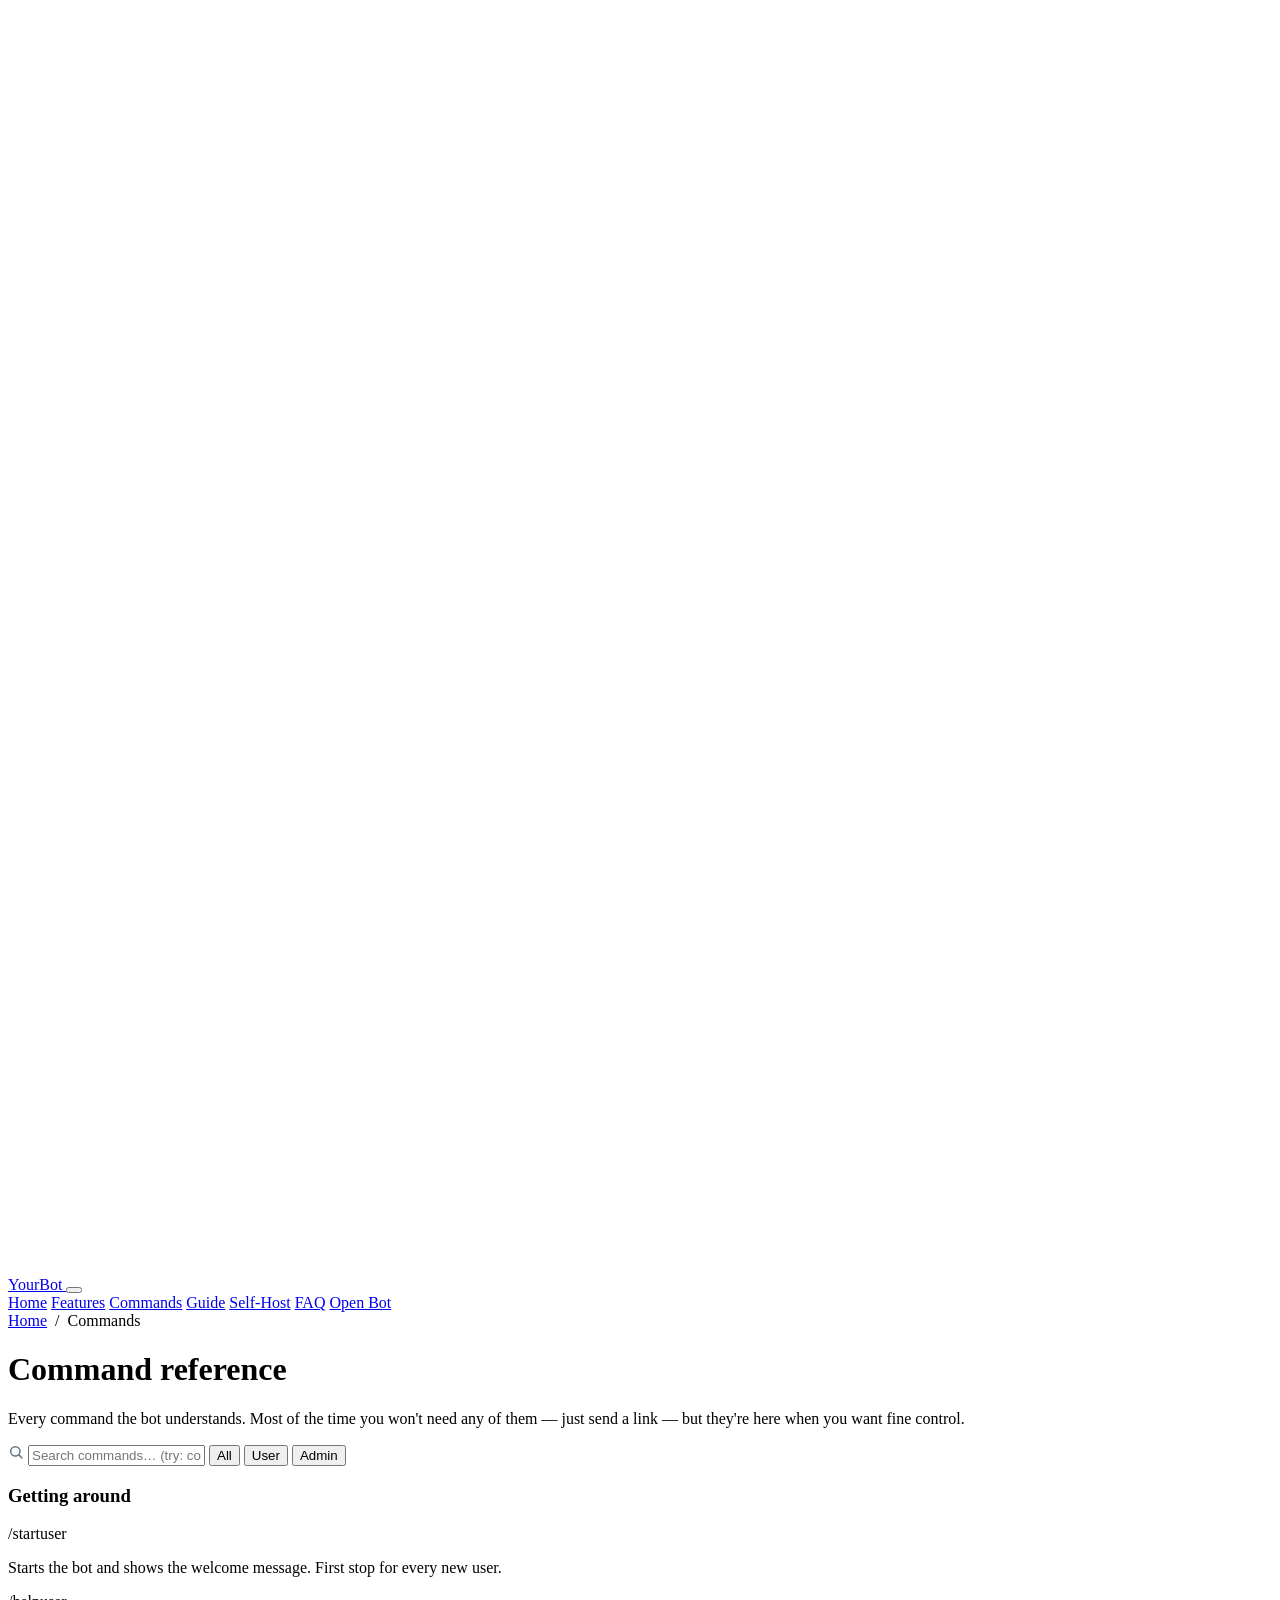
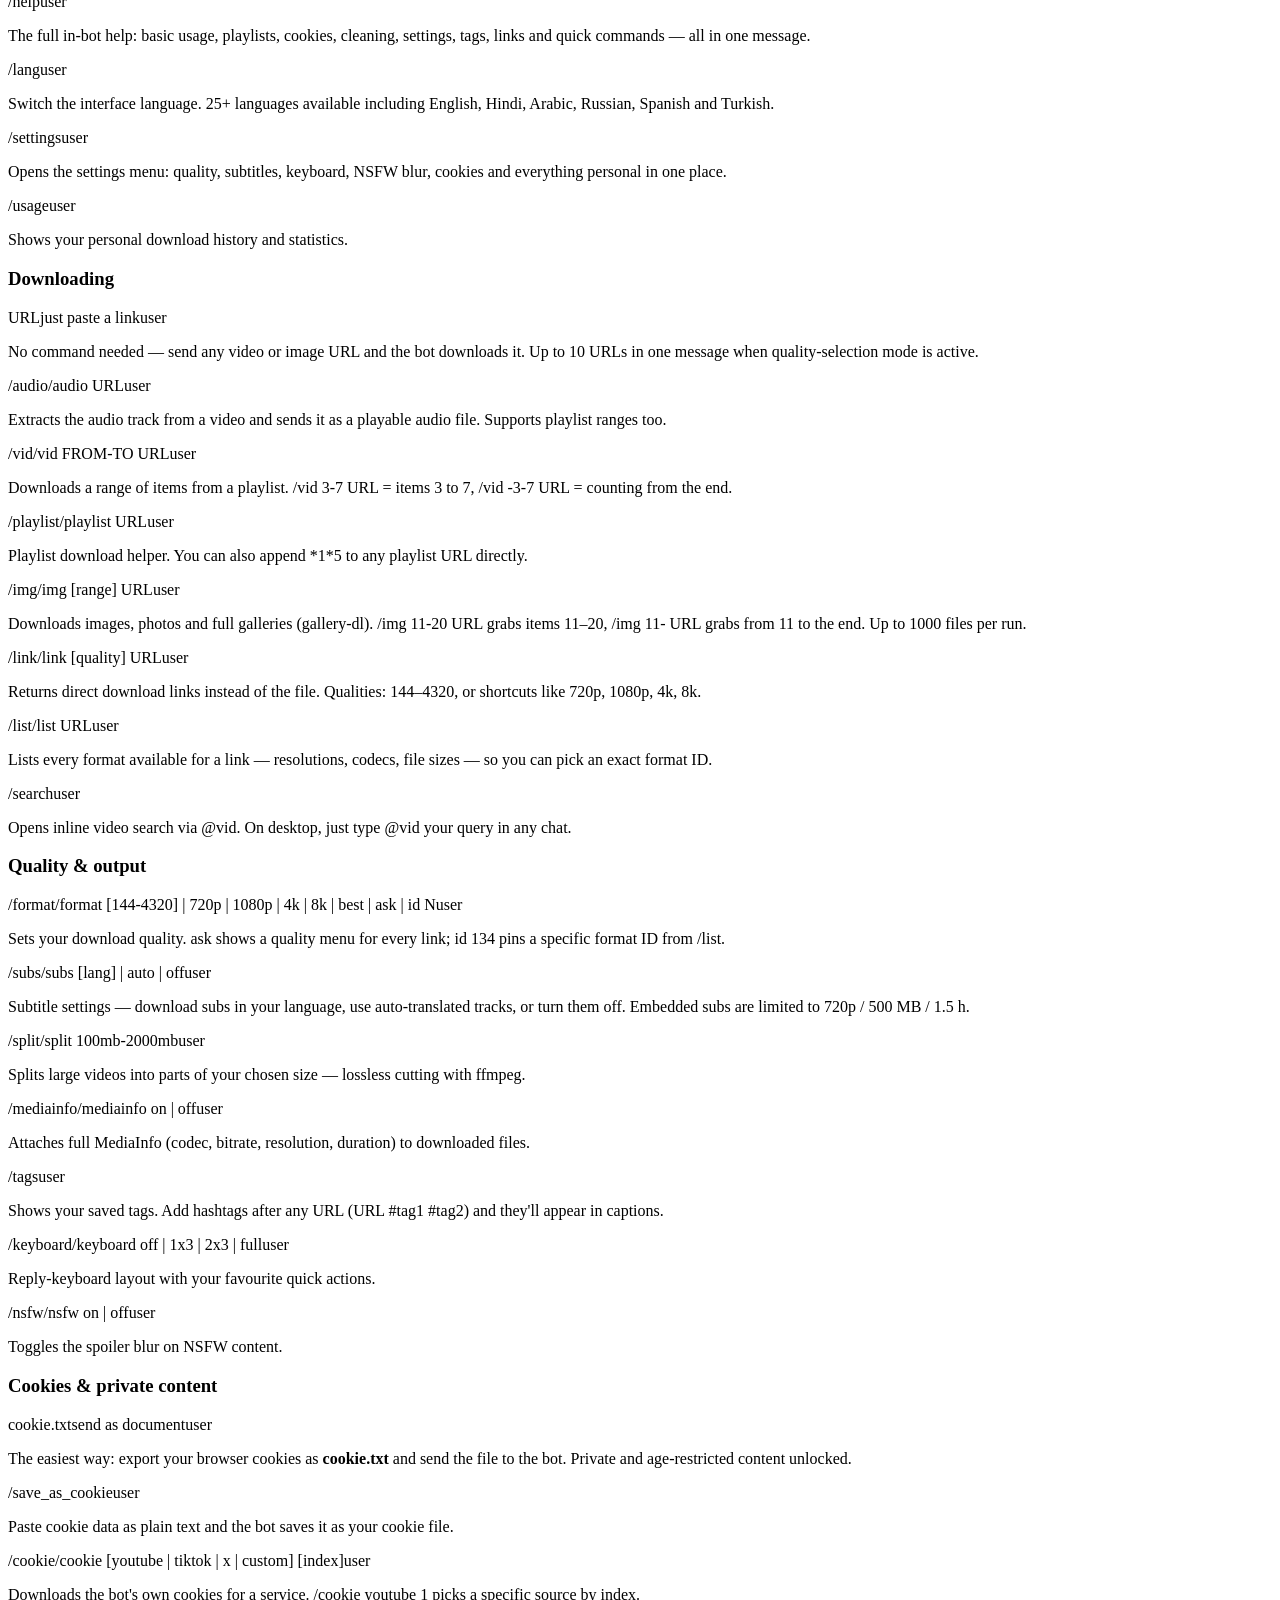
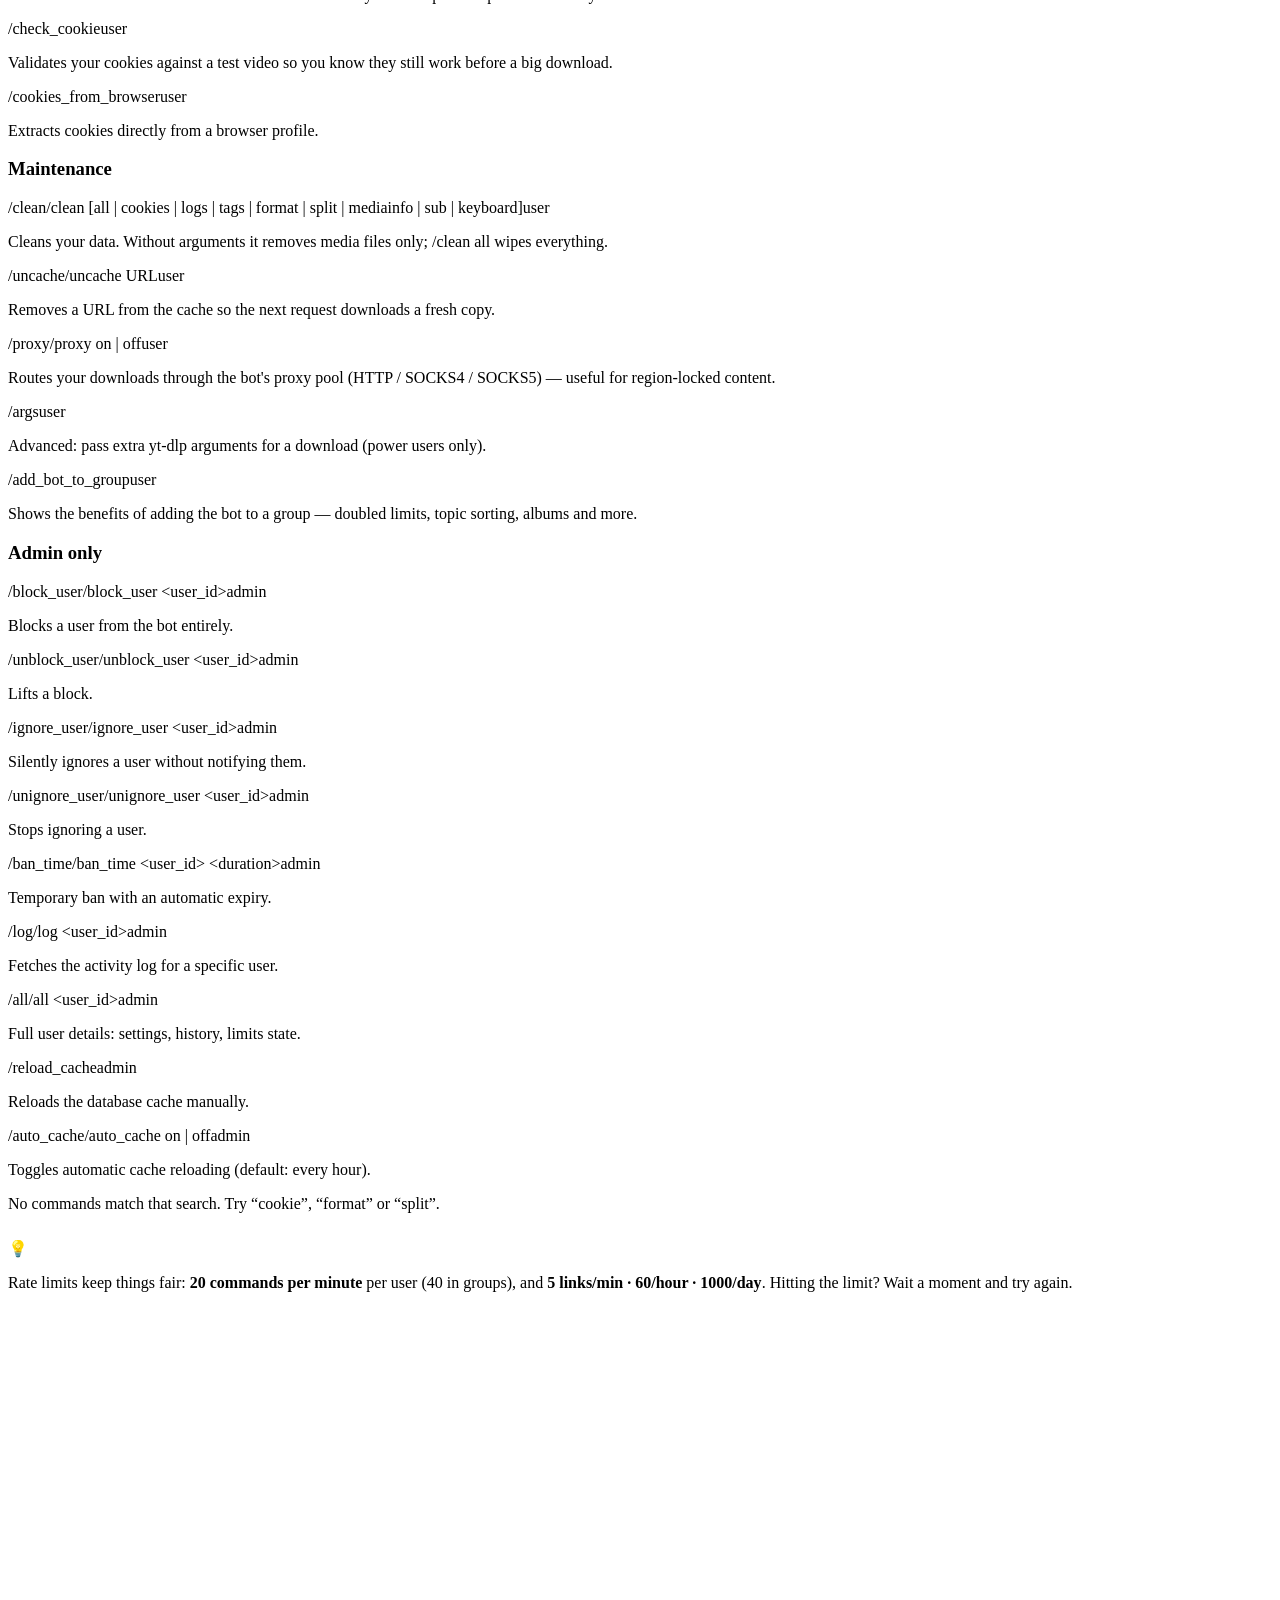
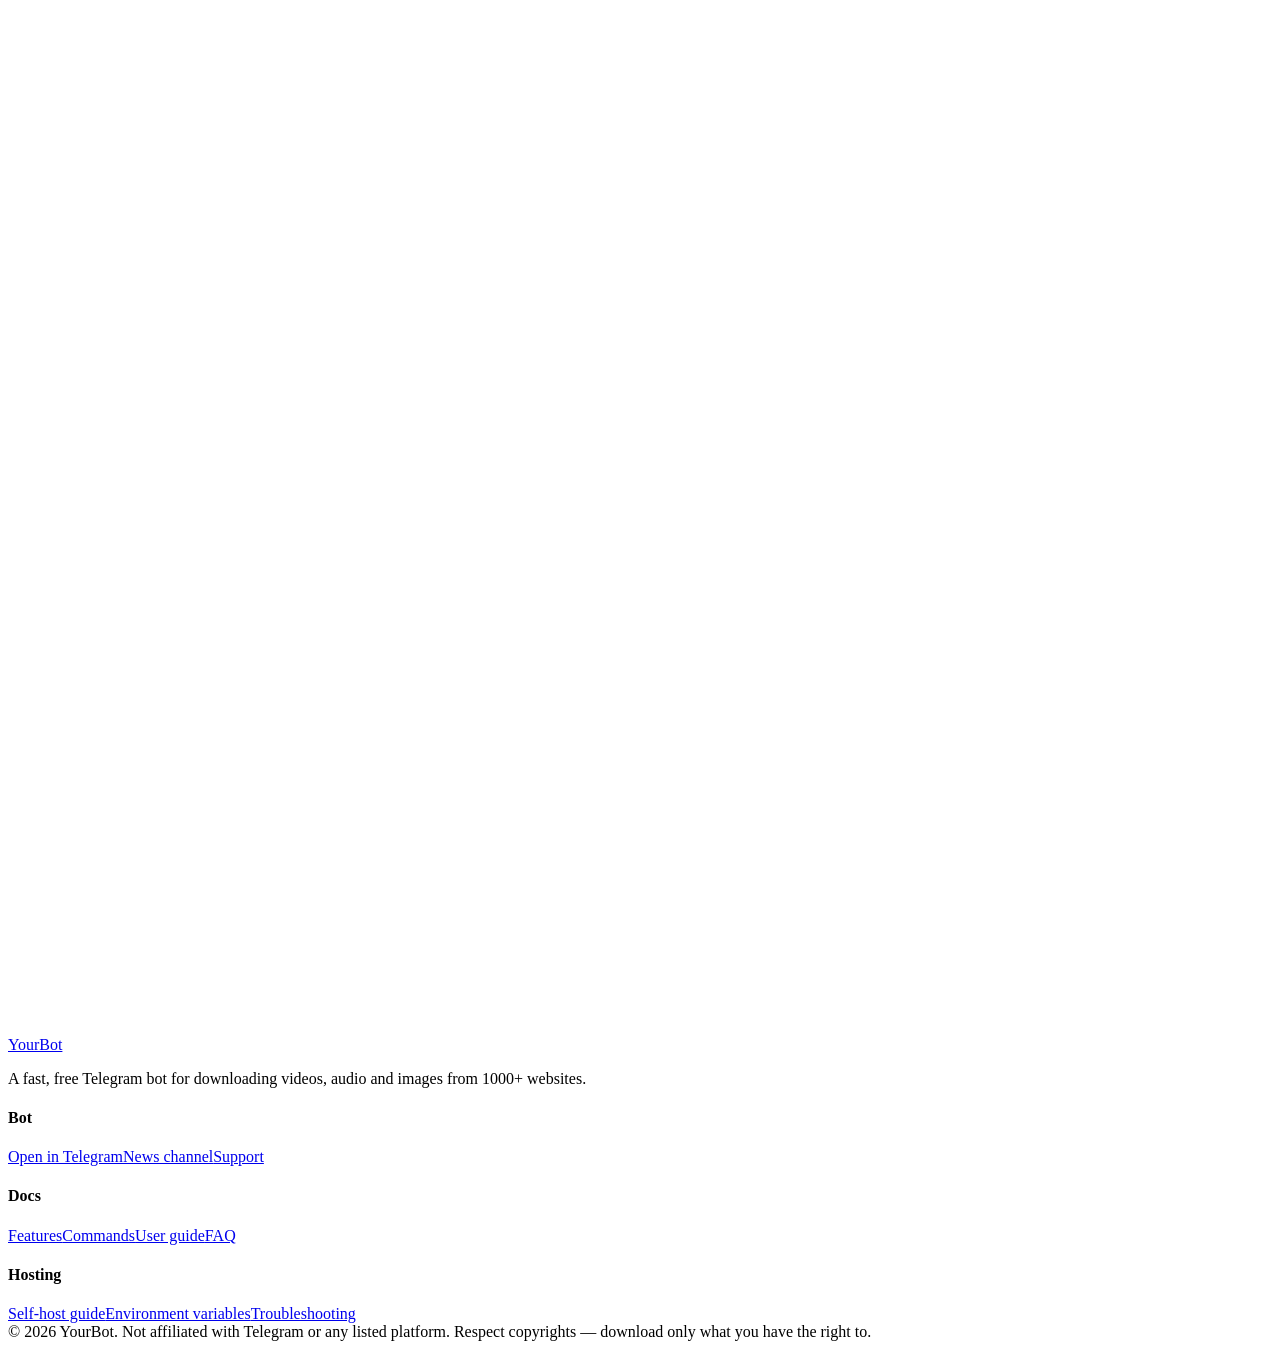
==== commands.html @ 3164cad5 "Add files via upload" ====
<!DOCTYPE html>
<html lang="en">
<head>
  <meta charset="UTF-8">
  <meta name="viewport" content="width=device-width, initial-scale=1.0">
  <title>Commands — YourBot</title>
  <meta name="description" content="Complete command reference for YourBot: download commands, settings, cookies, playlists, images and admin tools.">
  <link rel="icon" type="image/svg+xml" href="assets/img/favicon.svg">
  <link rel="stylesheet" href="assets/css/style.css">
</head>
<body>

<nav class="nav">
  <div class="wrap">
    <a class="brand" href="index.html">
      <span class="logo"><svg viewBox="0 0 24 24" fill="none" stroke="#fff" stroke-width="2.4" stroke-linecap="round" stroke-linejoin="round"><path d="M12 3v12"/><path d="M7 11l5 5 5-5"/><path d="M5 20h14"/></svg></span>
      YourBot
    </a>
    <button class="burger" aria-label="Menu"><span></span><span></span><span></span></button>
    <div class="nav-links">
      <a href="index.html">Home</a>
      <a href="features.html">Features</a>
      <a href="commands.html" class="active">Commands</a>
      <a href="guide.html">Guide</a>
      <a href="deploy.html">Self-Host</a>
      <a href="faq.html">FAQ</a>
      <a href="https://t.me/YourBotUsername" class="nav-cta" target="_blank" rel="noopener">Open Bot</a>
    </div>
  </div>
</nav>

<div class="wrap" style="padding-bottom:60px">
  <div class="page-hero">
    <div class="breadcrumb"><a href="index.html">Home</a> &nbsp;/&nbsp; Commands</div>
    <h1>Command reference</h1>
    <p>Every command the bot understands. Most of the time you won't need any of them — just send a link — but they're here when you want fine control.</p>
  </div>

  <div class="cmd-filter">
    <label class="cmd-search">
      <svg width="16" height="16" viewBox="0 0 24 24" fill="none" stroke="#64748b" stroke-width="2.2" stroke-linecap="round"><circle cx="11" cy="11" r="7"/><path d="M21 21l-4.3-4.3"/></svg>
      <input id="cmdSearch" type="text" placeholder="Search commands… (try: cookie, split, format)" autocomplete="off">
    </label>
    <button class="chip on" data-filter="all">All</button>
    <button class="chip" data-filter="user">User</button>
    <button class="chip" data-filter="admin">Admin</button>
  </div>

  <!-- ============ BASICS ============ -->
  <h3 class="cmd-group-ttl">Getting around</h3>

  <div class="cmd-card" data-type="user">
    <div class="cmd-top"><span class="cmd-name">/start</span><span class="cmd-badge user">user</span></div>
    <p>Starts the bot and shows the welcome message. First stop for every new user.</p>
  </div>
  <div class="cmd-card" data-type="user">
    <div class="cmd-top"><span class="cmd-name">/help</span><span class="cmd-badge user">user</span></div>
    <p>The full in-bot help: basic usage, playlists, cookies, cleaning, settings, tags, links and quick commands — all in one message.</p>
  </div>
  <div class="cmd-card" data-type="user">
    <div class="cmd-top"><span class="cmd-name">/lang</span><span class="cmd-badge user">user</span></div>
    <p>Switch the interface language. 25+ languages available including English, Hindi, Arabic, Russian, Spanish and Turkish.</p>
  </div>
  <div class="cmd-card" data-type="user">
    <div class="cmd-top"><span class="cmd-name">/settings</span><span class="cmd-badge user">user</span></div>
    <p>Opens the settings menu: quality, subtitles, keyboard, NSFW blur, cookies and everything personal in one place.</p>
  </div>
  <div class="cmd-card" data-type="user">
    <div class="cmd-top"><span class="cmd-name">/usage</span><span class="cmd-badge user">user</span></div>
    <p>Shows your personal download history and statistics.</p>
  </div>

  <!-- ============ DOWNLOADS ============ -->
  <h3 class="cmd-group-ttl">Downloading</h3>

  <div class="cmd-card" data-type="user">
    <div class="cmd-top"><span class="cmd-name">URL</span><span class="cmd-use">just paste a link</span><span class="cmd-badge user">user</span></div>
    <p>No command needed — send any video or image URL and the bot downloads it. Up to 10 URLs in one message when quality-selection mode is active.</p>
  </div>
  <div class="cmd-card" data-type="user">
    <div class="cmd-top"><span class="cmd-name">/audio</span><span class="cmd-use">/audio URL</span><span class="cmd-badge user">user</span></div>
    <p>Extracts the audio track from a video and sends it as a playable audio file. Supports playlist ranges too.</p>
  </div>
  <div class="cmd-card" data-type="user">
    <div class="cmd-top"><span class="cmd-name">/vid</span><span class="cmd-use">/vid FROM-TO URL</span><span class="cmd-badge user">user</span></div>
    <p>Downloads a range of items from a playlist. <span class="inline-code">/vid 3-7 URL</span> = items 3 to 7, <span class="inline-code">/vid -3-7 URL</span> = counting from the end.</p>
  </div>
  <div class="cmd-card" data-type="user">
    <div class="cmd-top"><span class="cmd-name">/playlist</span><span class="cmd-use">/playlist URL</span><span class="cmd-badge user">user</span></div>
    <p>Playlist download helper. You can also append <span class="inline-code">*1*5</span> to any playlist URL directly.</p>
  </div>
  <div class="cmd-card" data-type="user">
    <div class="cmd-top"><span class="cmd-name">/img</span><span class="cmd-use">/img [range] URL</span><span class="cmd-badge user">user</span></div>
    <p>Downloads images, photos and full galleries (gallery-dl). <span class="inline-code">/img 11-20 URL</span> grabs items 11–20, <span class="inline-code">/img 11- URL</span> grabs from 11 to the end. Up to 1000 files per run.</p>
  </div>
  <div class="cmd-card" data-type="user">
    <div class="cmd-top"><span class="cmd-name">/link</span><span class="cmd-use">/link [quality] URL</span><span class="cmd-badge user">user</span></div>
    <p>Returns direct download links instead of the file. Qualities: <span class="inline-code">144–4320</span>, or shortcuts like <span class="inline-code">720p</span>, <span class="inline-code">1080p</span>, <span class="inline-code">4k</span>, <span class="inline-code">8k</span>.</p>
  </div>
  <div class="cmd-card" data-type="user">
    <div class="cmd-top"><span class="cmd-name">/list</span><span class="cmd-use">/list URL</span><span class="cmd-badge user">user</span></div>
    <p>Lists every format available for a link — resolutions, codecs, file sizes — so you can pick an exact format ID.</p>
  </div>
  <div class="cmd-card" data-type="user">
    <div class="cmd-top"><span class="cmd-name">/search</span><span class="cmd-badge user">user</span></div>
    <p>Opens inline video search via <span class="inline-code">@vid</span>. On desktop, just type <span class="inline-code">@vid your query</span> in any chat.</p>
  </div>

  <!-- ============ QUALITY & OUTPUT ============ -->
  <h3 class="cmd-group-ttl">Quality &amp; output</h3>

  <div class="cmd-card" data-type="user">
    <div class="cmd-top"><span class="cmd-name">/format</span><span class="cmd-use">/format [144-4320] | 720p | 1080p | 4k | 8k | best | ask | id N</span><span class="cmd-badge user">user</span></div>
    <p>Sets your download quality. <span class="inline-code">ask</span> shows a quality menu for every link; <span class="inline-code">id 134</span> pins a specific format ID from <span class="inline-code">/list</span>.</p>
  </div>
  <div class="cmd-card" data-type="user">
    <div class="cmd-top"><span class="cmd-name">/subs</span><span class="cmd-use">/subs [lang] | auto | off</span><span class="cmd-badge user">user</span></div>
    <p>Subtitle settings — download subs in your language, use auto-translated tracks, or turn them off. Embedded subs are limited to 720p / 500 MB / 1.5 h.</p>
  </div>
  <div class="cmd-card" data-type="user">
    <div class="cmd-top"><span class="cmd-name">/split</span><span class="cmd-use">/split 100mb-2000mb</span><span class="cmd-badge user">user</span></div>
    <p>Splits large videos into parts of your chosen size — lossless cutting with ffmpeg.</p>
  </div>
  <div class="cmd-card" data-type="user">
    <div class="cmd-top"><span class="cmd-name">/mediainfo</span><span class="cmd-use">/mediainfo on | off</span><span class="cmd-badge user">user</span></div>
    <p>Attaches full MediaInfo (codec, bitrate, resolution, duration) to downloaded files.</p>
  </div>
  <div class="cmd-card" data-type="user">
    <div class="cmd-top"><span class="cmd-name">/tags</span><span class="cmd-badge user">user</span></div>
    <p>Shows your saved tags. Add hashtags after any URL (<span class="inline-code">URL #tag1 #tag2</span>) and they'll appear in captions.</p>
  </div>
  <div class="cmd-card" data-type="user">
    <div class="cmd-top"><span class="cmd-name">/keyboard</span><span class="cmd-use">/keyboard off | 1x3 | 2x3 | full</span><span class="cmd-badge user">user</span></div>
    <p>Reply-keyboard layout with your favourite quick actions.</p>
  </div>
  <div class="cmd-card" data-type="user">
    <div class="cmd-top"><span class="cmd-name">/nsfw</span><span class="cmd-use">/nsfw on | off</span><span class="cmd-badge user">user</span></div>
    <p>Toggles the spoiler blur on NSFW content.</p>
  </div>

  <!-- ============ COOKIES ============ -->
  <h3 class="cmd-group-ttl">Cookies &amp; private content</h3>

  <div class="cmd-card" data-type="user">
    <div class="cmd-top"><span class="cmd-name">cookie.txt</span><span class="cmd-use">send as document</span><span class="cmd-badge user">user</span></div>
    <p>The easiest way: export your browser cookies as <b>cookie.txt</b> and send the file to the bot. Private and age-restricted content unlocked.</p>
  </div>
  <div class="cmd-card" data-type="user">
    <div class="cmd-top"><span class="cmd-name">/save_as_cookie</span><span class="cmd-badge user">user</span></div>
    <p>Paste cookie data as plain text and the bot saves it as your cookie file.</p>
  </div>
  <div class="cmd-card" data-type="user">
    <div class="cmd-top"><span class="cmd-name">/cookie</span><span class="cmd-use">/cookie [youtube | tiktok | x | custom] [index]</span><span class="cmd-badge user">user</span></div>
    <p>Downloads the bot's own cookies for a service. <span class="inline-code">/cookie youtube 1</span> picks a specific source by index.</p>
  </div>
  <div class="cmd-card" data-type="user">
    <div class="cmd-top"><span class="cmd-name">/check_cookie</span><span class="cmd-badge user">user</span></div>
    <p>Validates your cookies against a test video so you know they still work before a big download.</p>
  </div>
  <div class="cmd-card" data-type="user">
    <div class="cmd-top"><span class="cmd-name">/cookies_from_browser</span><span class="cmd-badge user">user</span></div>
    <p>Extracts cookies directly from a browser profile.</p>
  </div>

  <!-- ============ MAINTENANCE ============ -->
  <h3 class="cmd-group-ttl">Maintenance</h3>

  <div class="cmd-card" data-type="user">
    <div class="cmd-top"><span class="cmd-name">/clean</span><span class="cmd-use">/clean [all | cookies | logs | tags | format | split | mediainfo | sub | keyboard]</span><span class="cmd-badge user">user</span></div>
    <p>Cleans your data. Without arguments it removes media files only; <span class="inline-code">/clean all</span> wipes everything.</p>
  </div>
  <div class="cmd-card" data-type="user">
    <div class="cmd-top"><span class="cmd-name">/uncache</span><span class="cmd-use">/uncache URL</span><span class="cmd-badge user">user</span></div>
    <p>Removes a URL from the cache so the next request downloads a fresh copy.</p>
  </div>
  <div class="cmd-card" data-type="user">
    <div class="cmd-top"><span class="cmd-name">/proxy</span><span class="cmd-use">/proxy on | off</span><span class="cmd-badge user">user</span></div>
    <p>Routes your downloads through the bot's proxy pool (HTTP / SOCKS4 / SOCKS5) — useful for region-locked content.</p>
  </div>
  <div class="cmd-card" data-type="user">
    <div class="cmd-top"><span class="cmd-name">/args</span><span class="cmd-badge user">user</span></div>
    <p>Advanced: pass extra yt-dlp arguments for a download (power users only).</p>
  </div>
  <div class="cmd-card" data-type="user">
    <div class="cmd-top"><span class="cmd-name">/add_bot_to_group</span><span class="cmd-badge user">user</span></div>
    <p>Shows the benefits of adding the bot to a group — doubled limits, topic sorting, albums and more.</p>
  </div>

  <!-- ============ ADMIN ============ -->
  <h3 class="cmd-group-ttl">Admin only</h3>

  <div class="cmd-card" data-type="admin">
    <div class="cmd-top"><span class="cmd-name">/block_user</span><span class="cmd-use">/block_user &lt;user_id&gt;</span><span class="cmd-badge admin">admin</span></div>
    <p>Blocks a user from the bot entirely.</p>
  </div>
  <div class="cmd-card" data-type="admin">
    <div class="cmd-top"><span class="cmd-name">/unblock_user</span><span class="cmd-use">/unblock_user &lt;user_id&gt;</span><span class="cmd-badge admin">admin</span></div>
    <p>Lifts a block.</p>
  </div>
  <div class="cmd-card" data-type="admin">
    <div class="cmd-top"><span class="cmd-name">/ignore_user</span><span class="cmd-use">/ignore_user &lt;user_id&gt;</span><span class="cmd-badge admin">admin</span></div>
    <p>Silently ignores a user without notifying them.</p>
  </div>
  <div class="cmd-card" data-type="admin">
    <div class="cmd-top"><span class="cmd-name">/unignore_user</span><span class="cmd-use">/unignore_user &lt;user_id&gt;</span><span class="cmd-badge admin">admin</span></div>
    <p>Stops ignoring a user.</p>
  </div>
  <div class="cmd-card" data-type="admin">
    <div class="cmd-top"><span class="cmd-name">/ban_time</span><span class="cmd-use">/ban_time &lt;user_id&gt; &lt;duration&gt;</span><span class="cmd-badge admin">admin</span></div>
    <p>Temporary ban with an automatic expiry.</p>
  </div>
  <div class="cmd-card" data-type="admin">
    <div class="cmd-top"><span class="cmd-name">/log</span><span class="cmd-use">/log &lt;user_id&gt;</span><span class="cmd-badge admin">admin</span></div>
    <p>Fetches the activity log for a specific user.</p>
  </div>
  <div class="cmd-card" data-type="admin">
    <div class="cmd-top"><span class="cmd-name">/all</span><span class="cmd-use">/all &lt;user_id&gt;</span><span class="cmd-badge admin">admin</span></div>
    <p>Full user details: settings, history, limits state.</p>
  </div>
  <div class="cmd-card" data-type="admin">
    <div class="cmd-top"><span class="cmd-name">/reload_cache</span><span class="cmd-badge admin">admin</span></div>
    <p>Reloads the database cache manually.</p>
  </div>
  <div class="cmd-card" data-type="admin">
    <div class="cmd-top"><span class="cmd-name">/auto_cache</span><span class="cmd-use">/auto_cache on | off</span><span class="cmd-badge admin">admin</span></div>
    <p>Toggles automatic cache reloading (default: every hour).</p>
  </div>

  <div class="no-result" id="noResult">No commands match that search. Try “cookie”, “format” or “split”.</div>

  <div class="note info" style="margin-top:26px">
    <span class="ni">💡</span>
    <p>Rate limits keep things fair: <b>20 commands per minute</b> per user (40 in groups), and <b>5 links/min · 60/hour · 1000/day</b>. Hitting the limit? Wait a moment and try again.</p>
  </div>
</div>

<footer>
  <div class="wrap">
    <div class="foot-grid">
      <div class="foot-brand">
        <a class="brand" href="index.html"><span class="logo"><svg viewBox="0 0 24 24" fill="none" stroke="#fff" stroke-width="2.4" stroke-linecap="round" stroke-linejoin="round"><path d="M12 3v12"/><path d="M7 11l5 5 5-5"/><path d="M5 20h14"/></svg></span>YourBot</a>
        <p>A fast, free Telegram bot for downloading videos, audio and images from 1000+ websites.</p>
      </div>
      <div><h4>Bot</h4><a href="https://t.me/YourBotUsername" target="_blank" rel="noopener">Open in Telegram</a><a href="https://t.me/YourChannel" target="_blank" rel="noopener">News channel</a><a href="https://t.me/YourSupport" target="_blank" rel="noopener">Support</a></div>
      <div><h4>Docs</h4><a href="features.html">Features</a><a href="commands.html">Commands</a><a href="guide.html">User guide</a><a href="faq.html">FAQ</a></div>
      <div><h4>Hosting</h4><a href="deploy.html">Self-host guide</a><a href="deploy.html#env">Environment variables</a><a href="faq.html#troubleshooting">Troubleshooting</a></div>
    </div>
    <div class="foot-bottom">
      <span>© <span id="yr">2026</span> YourBot. Not affiliated with Telegram or any listed platform.</span>
      <span>Respect copyrights — download only what you have the right to.</span>
    </div>
  </div>
</footer>

<script src="assets/js/main.js"></script>
</body>
</html>
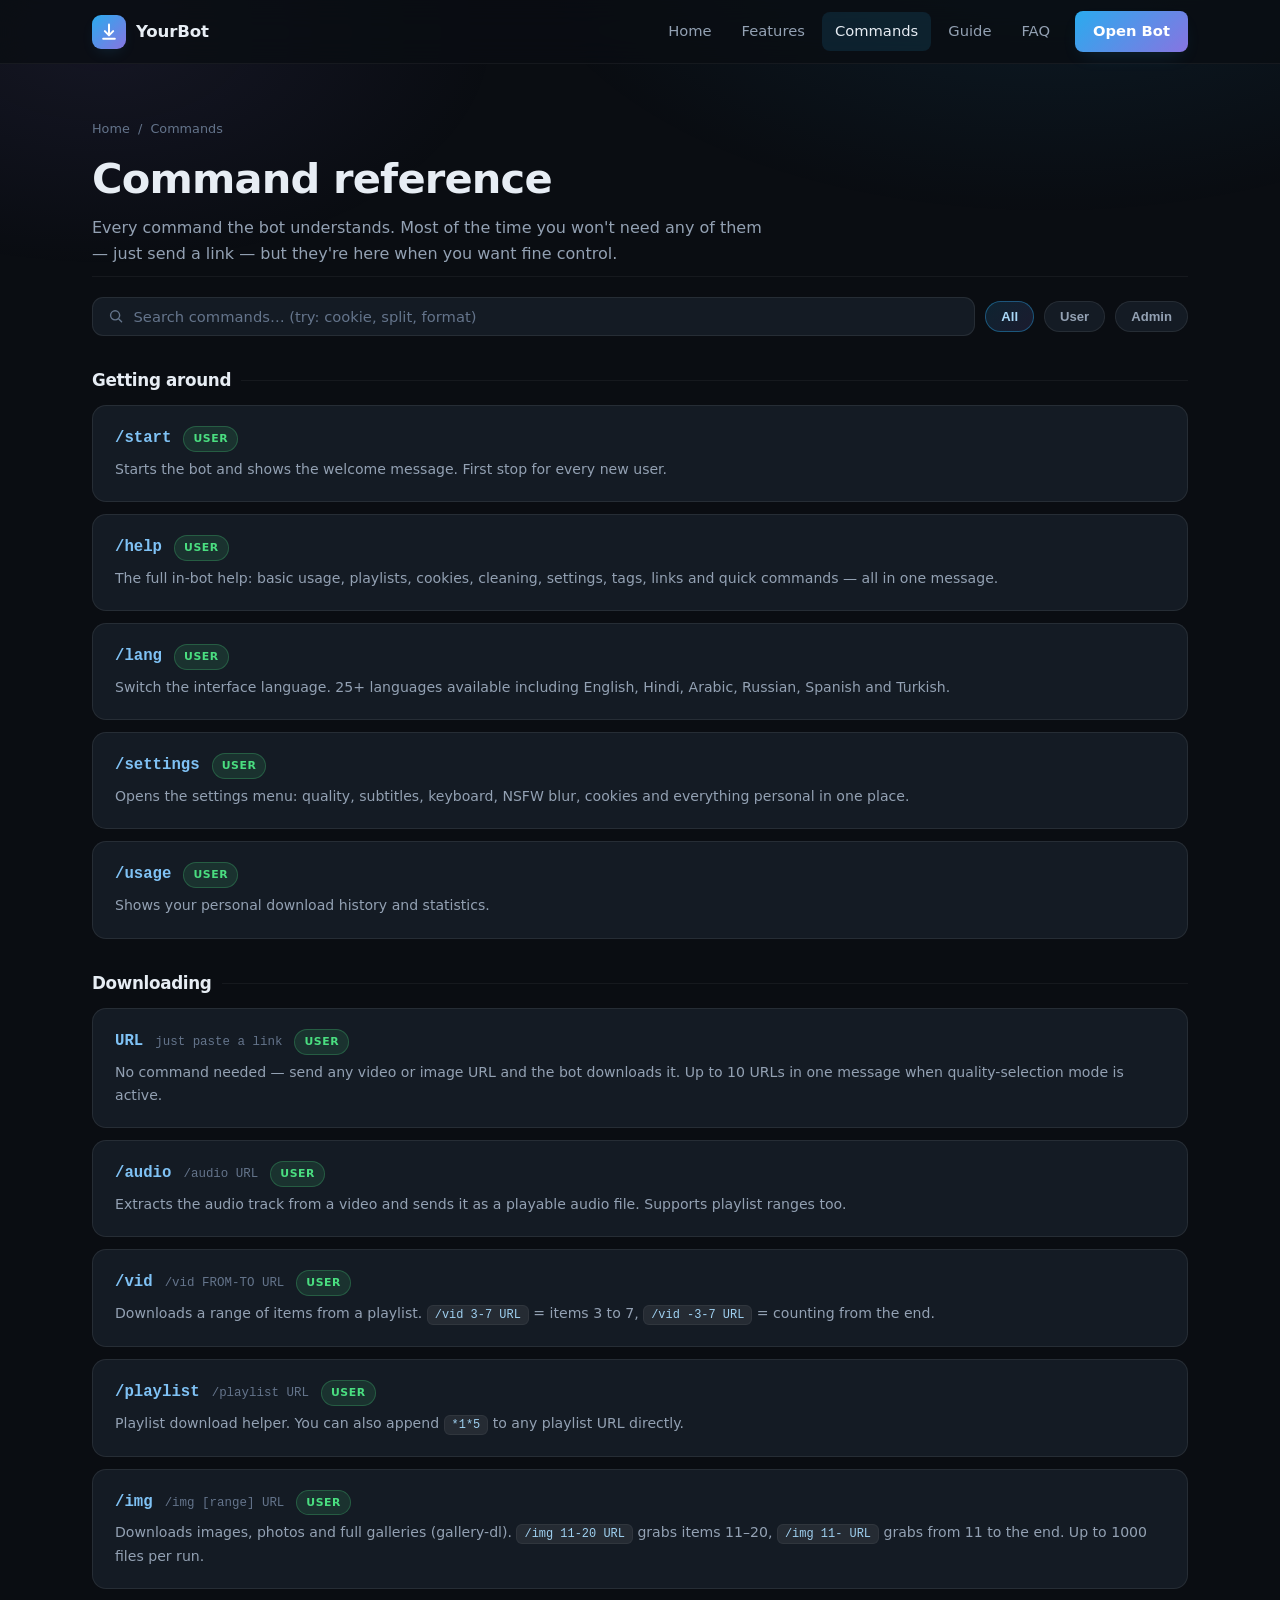
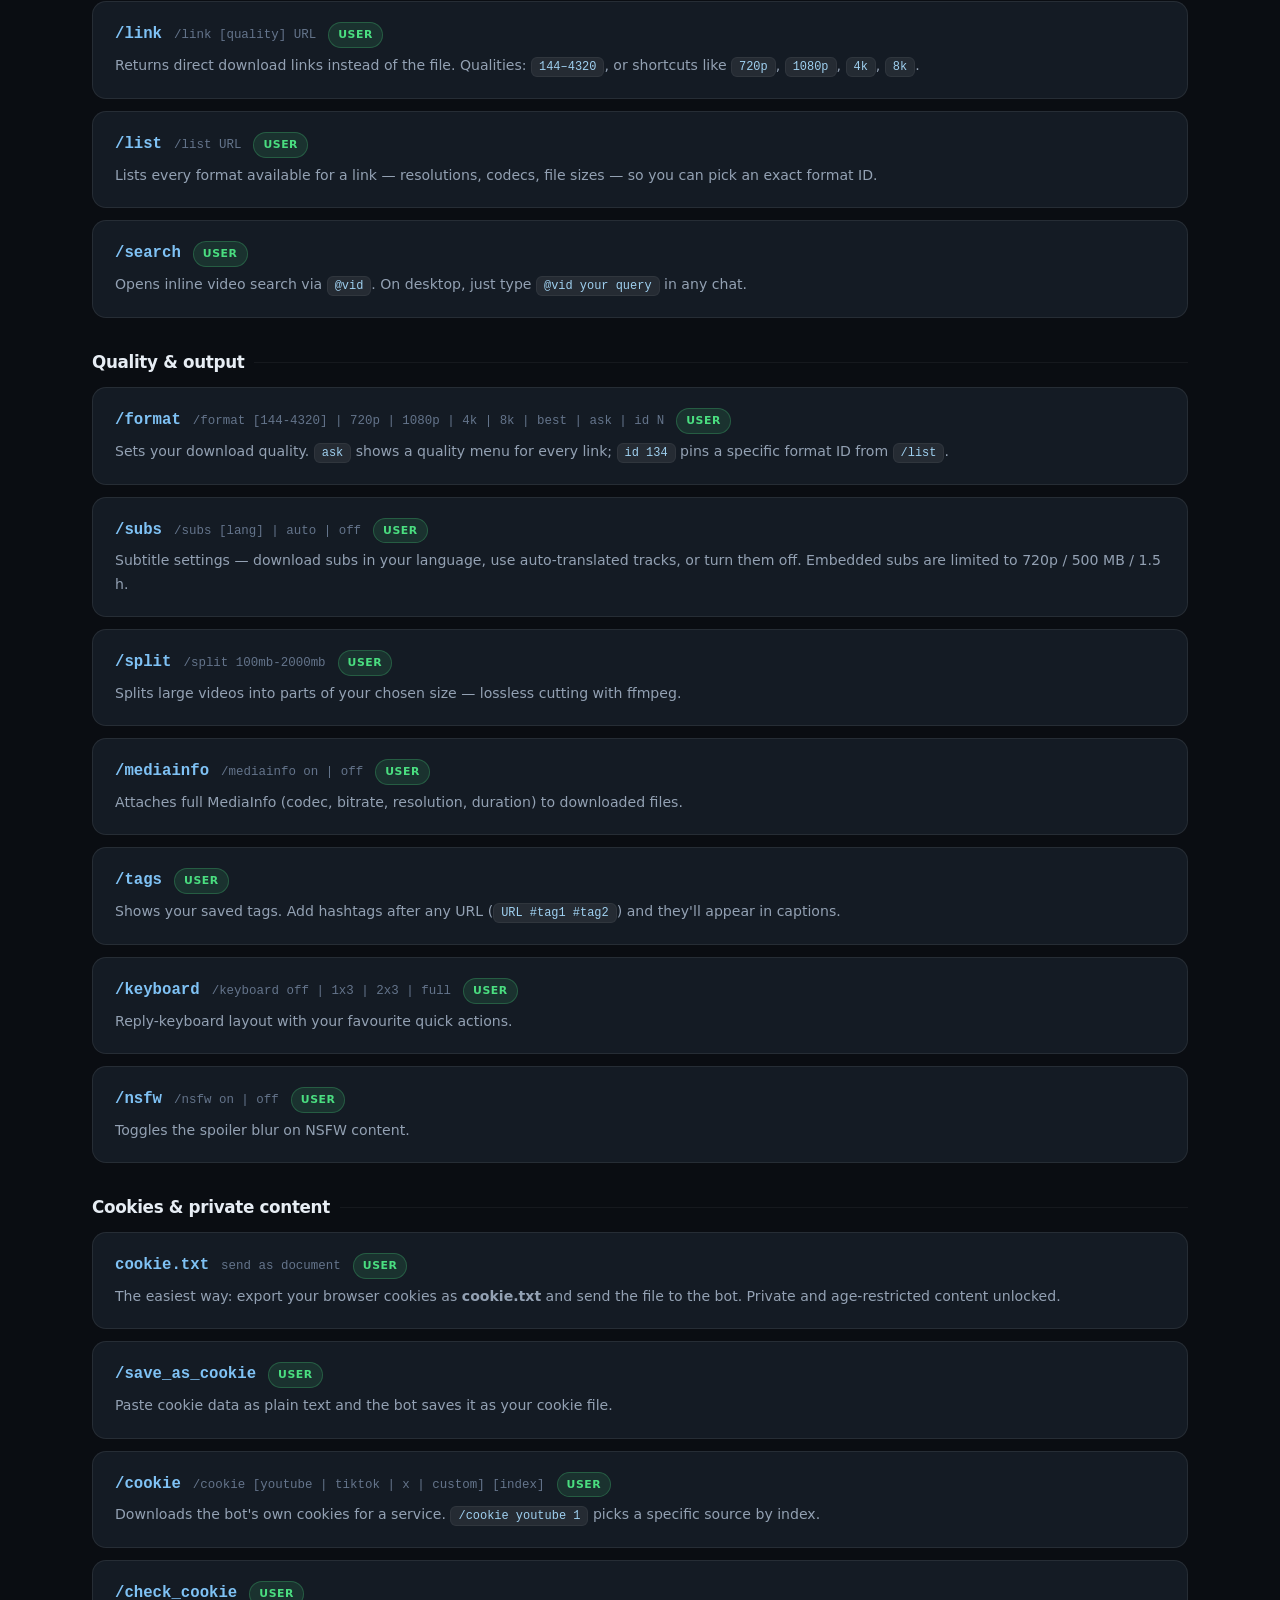
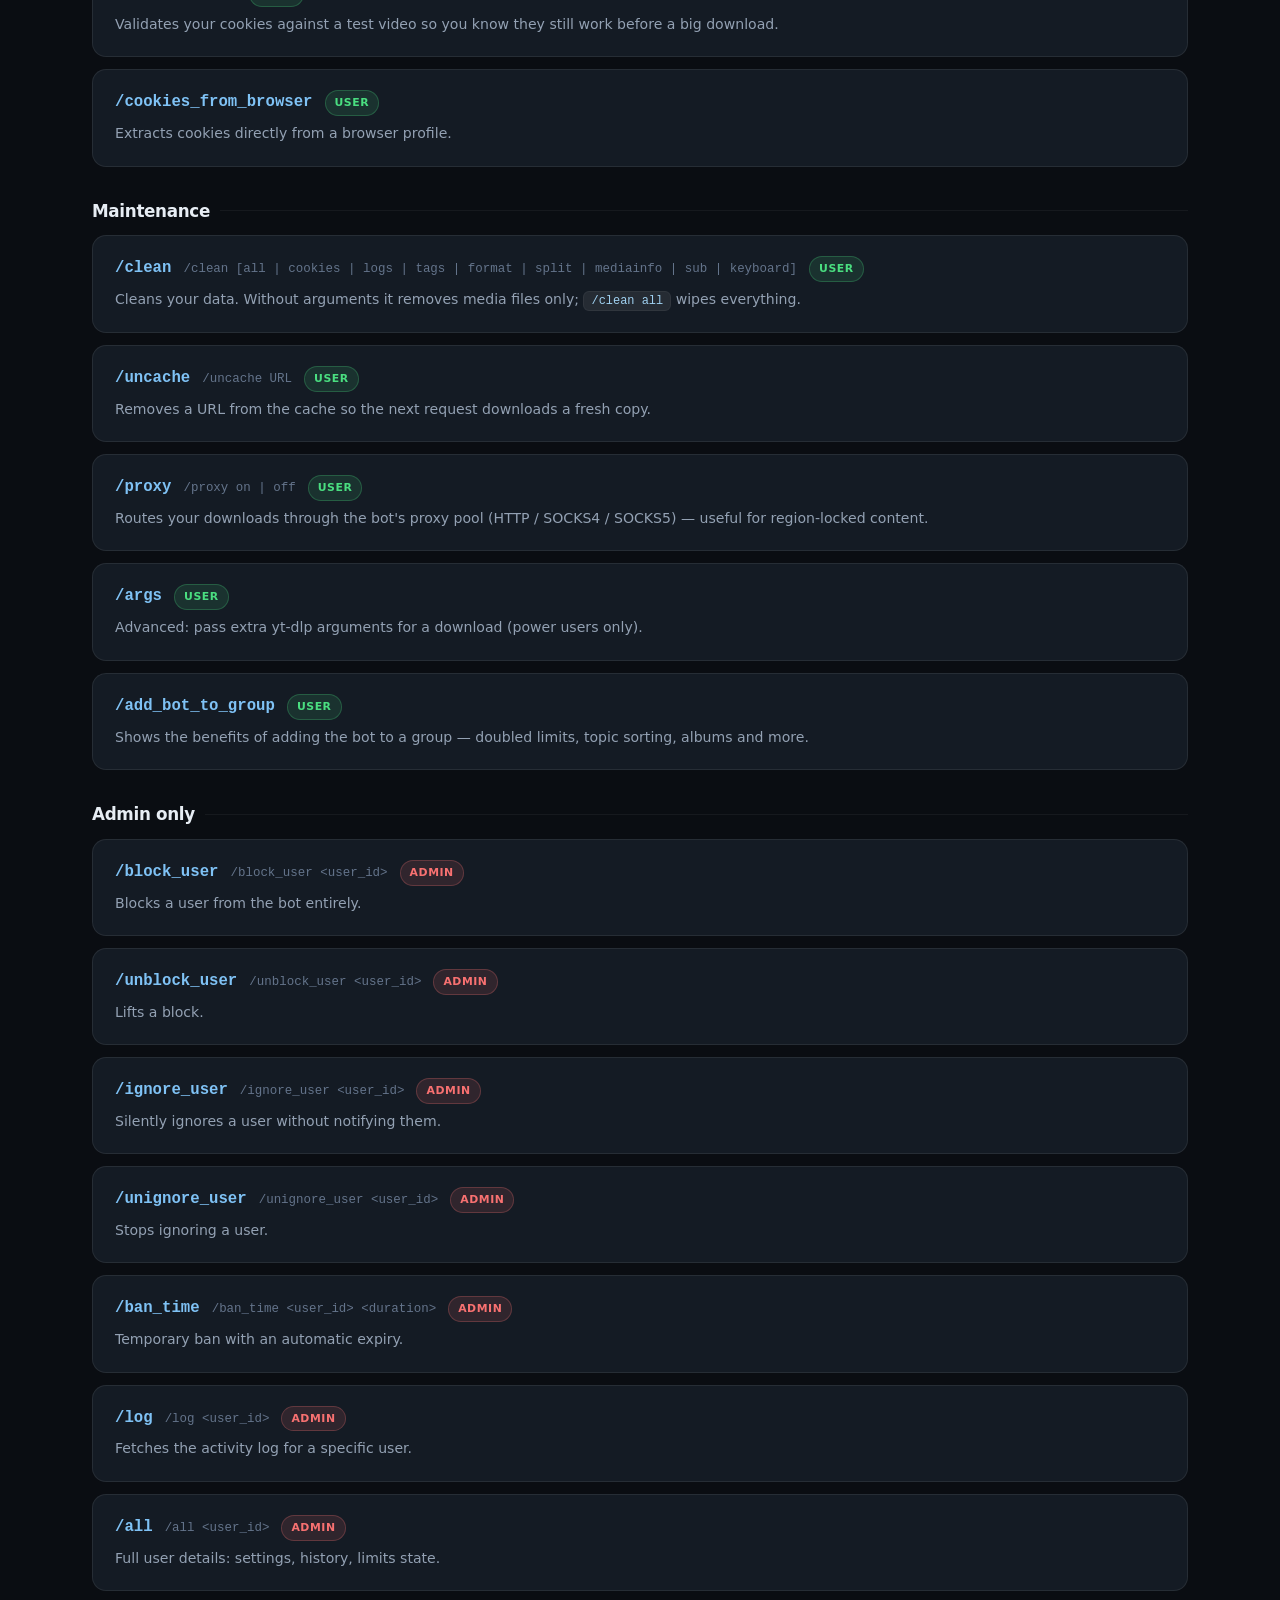
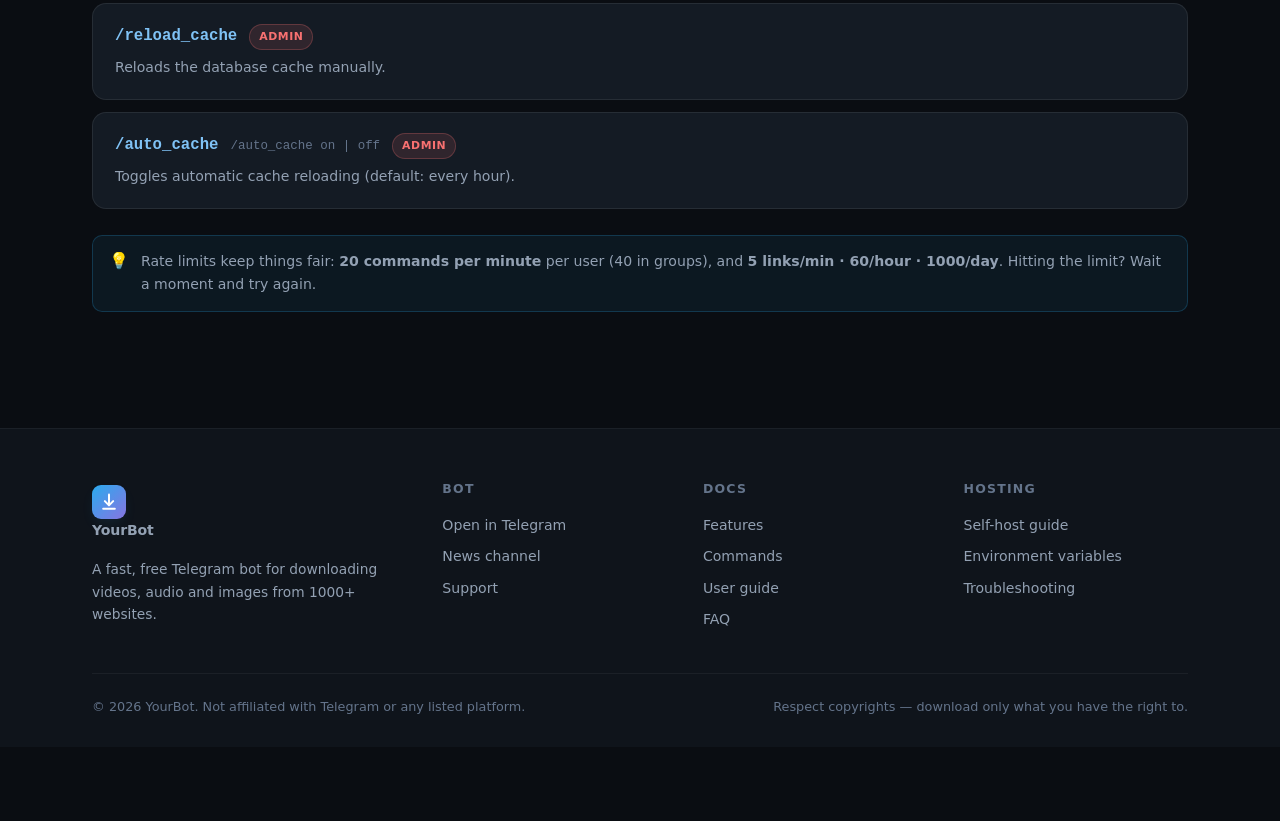
==== commit 41502019: "Remove 'Self-Host' link from commands.html Removed the 'Self-Host' link from the commands page." ====
--- a/commands.html
+++ b/commands.html
@@ -22,7 +22,6 @@
       <a href="features.html">Features</a>
       <a href="commands.html" class="active">Commands</a>
       <a href="guide.html">Guide</a>
-      <a href="deploy.html">Self-Host</a>
       <a href="faq.html">FAQ</a>
       <a href="https://t.me/YourBotUsername" class="nav-cta" target="_blank" rel="noopener">Open Bot</a>
     </div>
--- a/assets/css/style.css
+++ b/assets/css/style.css
@@ -0,0 +1,494 @@
+/* ============================================================
+   Downloader Bot — Documentation Site
+   style.css  (single stylesheet for all pages)
+   ============================================================ */
+
+/* ---------- Design tokens ---------- */
+:root {
+  --bg:            #0a0d12;
+  --bg-soft:       #0f141b;
+  --surface:       #141b24;
+  --surface-2:     #1a232e;
+  --surface-3:     #212c3a;
+  --border:        rgba(255, 255, 255, .08);
+  --border-soft:   rgba(255, 255, 255, .05);
+
+  --text:          #e7edf4;
+  --text-muted:    #93a1b3;
+  --text-dim:      #64748b;
+
+  --accent:        #2aabee;
+  --accent-deep:   #1d8fd0;
+  --accent-glow:   rgba(42, 171, 238, .18);
+  --violet:        #8774e1;
+  --green:         #4ade80;
+  --amber:         #fbbf24;
+  --red:           #f87171;
+
+  --grad:          linear-gradient(135deg, #2aabee 0%, #8774e1 100%);
+  --grad-soft:     linear-gradient(135deg, rgba(42,171,238,.14), rgba(135,116,225,.14));
+
+  --radius:        14px;
+  --radius-sm:     10px;
+  --shadow:        0 18px 50px -20px rgba(0, 0, 0, .65);
+  --shadow-sm:     0 8px 24px -12px rgba(0, 0, 0, .55);
+
+  --font:          'Inter', system-ui, -apple-system, 'Segoe UI', Roboto, 'Helvetica Neue', Arial, sans-serif;
+  --mono:          ui-monospace, 'SF Mono', 'Cascadia Code', 'Roboto Mono', Menlo, Consolas, monospace;
+
+  --maxw:          1140px;
+  --nav-h:         64px;
+}
+
+/* ---------- Reset ---------- */
+*, *::before, *::after { box-sizing: border-box; margin: 0; padding: 0; }
+html { scroll-behavior: smooth; scroll-padding-top: calc(var(--nav-h) + 18px); -webkit-text-size-adjust: 100%; }
+body {
+  font-family: var(--font);
+  background: var(--bg);
+  color: var(--text);
+  line-height: 1.65;
+  font-size: 16px;
+  overflow-x: hidden;
+  -webkit-font-smoothing: antialiased;
+}
+img, svg { display: block; max-width: 100%; }
+a { color: var(--accent); text-decoration: none; transition: color .18s ease; }
+a:hover { color: #7fd0ff; }
+ul, ol { padding-left: 1.25rem; }
+li { margin: .28rem 0; }
+h1, h2, h3, h4 { line-height: 1.25; letter-spacing: -.02em; font-weight: 700; }
+h2 { font-size: clamp(1.55rem, 1.2rem + 1.4vw, 2.05rem); }
+h3 { font-size: 1.2rem; }
+p  { color: var(--text-muted); }
+::selection { background: rgba(42, 171, 238, .35); color: #fff; }
+
+/* background texture */
+body::before {
+  content: "";
+  position: fixed; inset: 0;
+  background:
+    radial-gradient(900px 480px at 82% -8%, rgba(42,171,238,.10), transparent 60%),
+    radial-gradient(720px 420px at 8% 4%, rgba(135,116,225,.09), transparent 55%);
+  pointer-events: none; z-index: 0;
+}
+
+.wrap { max-width: var(--maxw); margin: 0 auto; padding: 0 22px; position: relative; z-index: 1; }
+
+/* ---------- Navbar ---------- */
+.nav {
+  position: sticky; top: 0; z-index: 100;
+  height: var(--nav-h);
+  background: rgba(10, 13, 18, .78);
+  backdrop-filter: blur(14px); -webkit-backdrop-filter: blur(14px);
+  border-bottom: 1px solid var(--border-soft);
+}
+.nav .wrap { display: flex; align-items: center; height: 100%; gap: 26px; }
+.brand { display: flex; align-items: center; gap: 10px; font-weight: 800; color: var(--text); font-size: 1.04rem; letter-spacing: -.01em; }
+.brand:hover { color: var(--text); }
+.brand .logo {
+  width: 34px; height: 34px; border-radius: 9px;
+  background: var(--grad);
+  display: grid; place-items: center;
+  box-shadow: 0 6px 16px -6px var(--accent-glow);
+}
+.brand .logo svg { width: 20px; height: 20px; }
+.nav-links { display: flex; align-items: center; gap: 4px; margin-left: auto; }
+.nav-links a {
+  color: var(--text-muted); font-size: .92rem; font-weight: 500;
+  padding: 7px 13px; border-radius: 8px; transition: all .16s ease;
+}
+.nav-links a:hover { color: var(--text); background: rgba(255,255,255,.05); }
+.nav-links a.active { color: var(--text); background: rgba(42,171,238,.12); }
+.nav-cta {
+  margin-left: 8px; padding: 8px 18px !important;
+  background: var(--grad); color: #fff !important; font-weight: 600 !important;
+  border-radius: 9px; box-shadow: 0 8px 20px -8px var(--accent-glow);
+}
+.nav-cta:hover { filter: brightness(1.08); background: var(--grad) !important; }
+.burger { display: none; margin-left: auto; background: none; border: 1px solid var(--border); border-radius: 9px; padding: 8px 10px; cursor: pointer; }
+.burger span { display: block; width: 19px; height: 2px; background: var(--text); margin: 3.5px 0; border-radius: 2px; transition: .25s; }
+.burger.open span:nth-child(1) { transform: translateY(5.5px) rotate(45deg); }
+.burger.open span:nth-child(2) { opacity: 0; }
+.burger.open span:nth-child(3) { transform: translateY(-5.5px) rotate(-45deg); }
+
+/* ---------- Buttons ---------- */
+.btn {
+  display: inline-flex; align-items: center; gap: 8px;
+  padding: 11px 22px; border-radius: 11px;
+  font-weight: 600; font-size: .94rem; cursor: pointer;
+  border: 1px solid transparent; transition: all .18s ease;
+}
+.btn-primary { background: var(--grad); color: #fff; box-shadow: 0 10px 26px -10px rgba(42,171,238,.55); }
+.btn-primary:hover { color: #fff; transform: translateY(-2px); box-shadow: 0 16px 32px -12px rgba(42,171,238,.6); }
+.btn-ghost { background: rgba(255,255,255,.05); border-color: var(--border); color: var(--text); }
+.btn-ghost:hover { background: rgba(255,255,255,.09); color: var(--text); transform: translateY(-2px); }
+.btn-sm { padding: 7px 14px; font-size: .85rem; border-radius: 9px; }
+
+/* ---------- Hero ---------- */
+.hero { padding: clamp(48px, 8vw, 92px) 0 60px; }
+.hero-grid { display: grid; grid-template-columns: 1.08fr .92fr; gap: 56px; align-items: center; }
+.pill {
+  display: inline-flex; align-items: center; gap: 8px;
+  padding: 6px 14px; border-radius: 100px;
+  background: var(--grad-soft); border: 1px solid rgba(42,171,238,.28);
+  color: #a9d8f7; font-size: .8rem; font-weight: 600; margin-bottom: 22px;
+}
+.pill .dot { width: 7px; height: 7px; border-radius: 50%; background: var(--green); box-shadow: 0 0 10px var(--green); }
+.hero h1 { font-size: clamp(2.1rem, 1.4rem + 2.6vw, 3.35rem); margin-bottom: 18px; }
+.hero h1 .grad { background: var(--grad); -webkit-background-clip: text; background-clip: text; color: transparent; }
+.hero p.lead { font-size: 1.1rem; max-width: 520px; margin-bottom: 30px; }
+.hero-actions { display: flex; gap: 13px; flex-wrap: wrap; margin-bottom: 34px; }
+.hero-stats { display: flex; gap: 30px; flex-wrap: wrap; }
+.hero-stats .stat b { display: block; font-size: 1.45rem; color: var(--text); letter-spacing: -.02em; }
+.hero-stats .stat span { font-size: .8rem; color: var(--text-dim); }
+
+/* ---------- Telegram chat mock ---------- */
+.phone {
+  width: 100%; max-width: 360px; margin: 0 auto;
+  background: #0e1621;
+  border: 1px solid rgba(255,255,255,.1);
+  border-radius: 26px;
+  box-shadow: var(--shadow), 0 0 0 6px rgba(255,255,255,.025);
+  overflow: hidden;
+  position: relative;
+}
+.phone::after {
+  content: ""; position: absolute; inset: 0;
+  background: linear-gradient(160deg, rgba(255,255,255,.06), transparent 30%);
+  pointer-events: none;
+}
+.tg-head {
+  display: flex; align-items: center; gap: 11px;
+  padding: 13px 16px;
+  background: #17212b;
+  border-bottom: 1px solid rgba(0,0,0,.35);
+}
+.tg-avatar {
+  width: 38px; height: 38px; border-radius: 50%;
+  background: var(--grad); display: grid; place-items: center;
+  font-size: .95rem; color: #fff; font-weight: 700; flex-shrink: 0;
+}
+.tg-head .who b { display: block; color: #fff; font-size: .9rem; }
+.tg-head .who span { color: #5eb8ef; font-size: .74rem; }
+.tg-body { padding: 18px 14px 22px; display: flex; flex-direction: column; gap: 10px; min-height: 380px; }
+.bubble {
+  max-width: 82%; padding: 9px 13px; border-radius: 14px;
+  font-size: .83rem; line-height: 1.5; position: relative;
+  animation: pop .45s cubic-bezier(.2,.9,.3,1.2) backwards;
+}
+.bubble.me  { align-self: flex-end; background: #2b5278; color: #eaf3fc; border-bottom-right-radius: 5px; }
+.bubble.bot { align-self: flex-start; background: #182533; color: #d5e2ee; border-bottom-left-radius: 5px; }
+.bubble .t { display: block; font-size: .64rem; color: rgba(255,255,255,.42); margin-top: 3px; text-align: right; }
+.bubble b { color: #fff; }
+.bubble .lnk { color: #71b8ec; word-break: break-all; }
+.bubble:nth-child(1) { animation-delay: .15s; }
+.bubble:nth-child(2) { animation-delay: .5s; }
+.bubble:nth-child(3) { animation-delay: .9s; }
+.bubble:nth-child(4) { animation-delay: 1.3s; }
+.bubble:nth-child(5) { animation-delay: 1.7s; }
+@keyframes pop { from { opacity: 0; transform: translateY(12px) scale(.96); } }
+.tg-progress { margin-top: 7px; height: 5px; border-radius: 4px; background: rgba(255,255,255,.12); overflow: hidden; }
+.tg-progress i { display: block; height: 100%; width: 68%; border-radius: 4px; background: linear-gradient(90deg, #2aabee, #5eb8ef); animation: load 3s ease-in-out infinite; }
+@keyframes load { 0% { width: 12%; } 55% { width: 85%; } 100% { width: 12%; } }
+.tg-kbd { display: flex; gap: 6px; flex-wrap: wrap; margin-top: 8px; }
+.tg-kbd span {
+  font-size: .7rem; color: #7fc2f5; background: rgba(42,171,238,.12);
+  border: 1px solid rgba(42,171,238,.25); padding: 4px 10px; border-radius: 8px;
+}
+
+/* ---------- Sections ---------- */
+section { padding: 64px 0; position: relative; z-index: 1; }
+.sec-head { text-align: center; max-width: 640px; margin: 0 auto 46px; }
+.sec-head .kicker {
+  font-size: .78rem; font-weight: 700; letter-spacing: .14em; text-transform: uppercase;
+  color: var(--accent); margin-bottom: 10px;
+}
+.sec-head p { margin-top: 12px; }
+
+/* ---------- Platform marquee ---------- */
+.platforms { padding: 30px 0 10px; border-top: 1px solid var(--border-soft); border-bottom: 1px solid var(--border-soft); background: var(--bg-soft); }
+.platforms .lbl { text-align: center; font-size: .76rem; color: var(--text-dim); letter-spacing: .12em; text-transform: uppercase; margin-bottom: 18px; }
+.marquee { overflow: hidden; -webkit-mask-image: linear-gradient(90deg, transparent, #000 12%, #000 88%, transparent); mask-image: linear-gradient(90deg, transparent, #000 12%, #000 88%, transparent); }
+.marquee-track { display: flex; gap: 14px; width: max-content; animation: slide 42s linear infinite; }
+.marquee:hover .marquee-track { animation-play-state: paused; }
+@keyframes slide { to { transform: translateX(-50%); } }
+.plat {
+  display: flex; align-items: center; gap: 9px;
+  padding: 9px 18px; border-radius: 100px;
+  background: var(--surface); border: 1px solid var(--border);
+  font-size: .86rem; font-weight: 600; color: var(--text-muted); white-space: nowrap;
+}
+.plat i { width: 9px; height: 9px; border-radius: 3px; flex-shrink: 0; }
+
+/* ---------- Feature cards ---------- */
+.cards { display: grid; grid-template-columns: repeat(auto-fit, minmax(280px, 1fr)); gap: 18px; }
+.card {
+  background: var(--surface); border: 1px solid var(--border);
+  border-radius: var(--radius); padding: 24px;
+  transition: transform .2s ease, border-color .2s ease, background .2s ease;
+  position: relative; overflow: hidden;
+}
+.card::before {
+  content: ""; position: absolute; inset: 0;
+  background: radial-gradient(420px 220px at var(--mx, 50%) 0%, rgba(42,171,238,.09), transparent 70%);
+  opacity: 0; transition: opacity .25s;
+}
+.card:hover { transform: translateY(-4px); border-color: rgba(42,171,238,.3); background: var(--surface-2); }
+.card:hover::before { opacity: 1; }
+.card .ic {
+  width: 44px; height: 44px; border-radius: 12px;
+  background: var(--grad-soft); border: 1px solid rgba(42,171,238,.22);
+  display: grid; place-items: center; margin-bottom: 15px;
+}
+.card .ic svg { width: 22px; height: 22px; stroke: var(--accent); }
+.card h3 { margin-bottom: 8px; }
+.card p { font-size: .9rem; }
+.card .mini { margin-top: 12px; font-size: .8rem; color: var(--text-dim); font-family: var(--mono); }
+
+/* ---------- Steps ---------- */
+.steps { display: grid; grid-template-columns: repeat(3, 1fr); gap: 18px; counter-reset: s; }
+.step {
+  background: var(--surface); border: 1px solid var(--border); border-radius: var(--radius);
+  padding: 26px 24px; position: relative;
+}
+.step::before {
+  counter-increment: s; content: "0" counter(s);
+  font-size: 2.4rem; font-weight: 800; letter-spacing: -.04em;
+  background: var(--grad); -webkit-background-clip: text; background-clip: text; color: transparent;
+  display: block; margin-bottom: 10px;
+}
+.step h3 { margin-bottom: 6px; }
+.step p { font-size: .9rem; }
+
+/* ---------- Tables ---------- */
+.tbl-wrap { overflow-x: auto; border: 1px solid var(--border); border-radius: var(--radius); background: var(--surface); }
+table { width: 100%; border-collapse: collapse; font-size: .9rem; }
+th, td { padding: 13px 18px; text-align: left; border-bottom: 1px solid var(--border-soft); }
+th { background: var(--surface-2); color: var(--text); font-weight: 600; font-size: .8rem; letter-spacing: .04em; text-transform: uppercase; }
+tr:last-child td { border-bottom: none; }
+td { color: var(--text-muted); vertical-align: top; }
+td b, td strong { color: var(--text); }
+tr.hl td { background: rgba(135,116,225,.07); }
+.tag-free { color: var(--green); font-weight: 700; }
+.tag-paid { color: var(--amber); font-weight: 700; }
+
+/* ---------- Code blocks ---------- */
+pre.code, .codebox {
+  background: #0c1016; border: 1px solid var(--border);
+  border-radius: var(--radius-sm); padding: 15px 16px;
+  font-family: var(--mono); font-size: .82rem; line-height: 1.7;
+  color: #cdd9e5; overflow-x: auto; margin: 14px 0;
+  position: relative;
+}
+.codebox .cb-head {
+  display: flex; align-items: center; justify-content: space-between;
+  margin: -15px -16px 12px; padding: 9px 14px;
+  background: rgba(255,255,255,.03); border-bottom: 1px solid var(--border-soft);
+  border-radius: var(--radius-sm) var(--radius-sm) 0 0;
+}
+.codebox .cb-head .dots { display: flex; gap: 6px; }
+.codebox .cb-head .dots i { width: 11px; height: 11px; border-radius: 50%; display: block; }
+.codebox .cb-head .dots i:nth-child(1) { background: #ff5f57; }
+.codebox .cb-head .dots i:nth-child(2) { background: #febc2e; }
+.codebox .cb-head .dots i:nth-child(3) { background: #28c840; }
+.codebox .cb-head .ttl { font-size: .73rem; color: var(--text-dim); font-family: var(--mono); }
+.copy-btn {
+  background: rgba(255,255,255,.06); border: 1px solid var(--border); color: var(--text-muted);
+  font-size: .72rem; padding: 4px 10px; border-radius: 7px; cursor: pointer; font-family: var(--font);
+  transition: all .15s;
+}
+.copy-btn:hover { background: rgba(255,255,255,.12); color: var(--text); }
+.copy-btn.copied { color: var(--green); border-color: rgba(74,222,128,.4); }
+pre.code code, .codebox pre { font-family: inherit; }
+.c-com { color: #5d6b7d; } .c-key { color: #7fc2f5; } .c-str { color: #a5d6a7; } .c-num { color: #f2c97d; }
+
+code:not(pre code), .inline-code {
+  font-family: var(--mono); font-size: .85em;
+  background: rgba(255,255,255,.07); border: 1px solid var(--border-soft);
+  padding: 2px 7px; border-radius: 6px; color: #9fd0f0; word-break: break-word;
+}
+
+/* ---------- Docs layout (sidebar + content) ---------- */
+.docs { display: grid; grid-template-columns: 232px 1fr; gap: 44px; padding: 46px 0 80px; align-items: start; }
+.toc { position: sticky; top: calc(var(--nav-h) + 22px); }
+.toc .toc-ttl { font-size: .72rem; letter-spacing: .14em; text-transform: uppercase; color: var(--text-dim); font-weight: 700; margin-bottom: 12px; }
+.toc a {
+  display: block; padding: 6px 12px; border-left: 2px solid var(--border);
+  color: var(--text-muted); font-size: .86rem; margin-left: -1px;
+}
+.toc a:hover { color: var(--text); border-color: var(--text-dim); }
+.toc a.on { color: var(--accent); border-color: var(--accent); font-weight: 600; }
+.doc-body { min-width: 0; }
+.doc-body > section { padding: 0 0 52px; }
+.doc-body h2 { margin-bottom: 14px; padding-top: 6px; }
+.doc-body h3 { margin: 26px 0 8px; }
+.doc-body p { margin: 10px 0; }
+.doc-body ul { margin: 10px 0; }
+.page-hero { padding: 54px 0 8px; border-bottom: 1px solid var(--border-soft); margin-bottom: 8px; }
+.page-hero h1 { font-size: clamp(1.9rem, 1.4rem + 1.8vw, 2.6rem); margin-bottom: 10px; }
+.page-hero p { max-width: 680px; }
+.breadcrumb { font-size: .8rem; color: var(--text-dim); margin-bottom: 14px; }
+.breadcrumb a { color: var(--text-dim); }
+.breadcrumb a:hover { color: var(--text-muted); }
+
+/* ---------- Command list ---------- */
+.cmd-filter {
+  display: flex; gap: 10px; align-items: center; flex-wrap: wrap;
+  margin: 20px 0 26px;
+}
+.cmd-search {
+  flex: 1; min-width: 220px; display: flex; align-items: center; gap: 10px;
+  background: var(--surface); border: 1px solid var(--border); border-radius: 11px; padding: 10px 15px;
+}
+.cmd-search input {
+  background: none; border: none; outline: none; color: var(--text);
+  font-size: .92rem; width: 100%; font-family: var(--font);
+}
+.cmd-search input::placeholder { color: var(--text-dim); }
+.chip {
+  padding: 7px 15px; border-radius: 100px; font-size: .82rem; font-weight: 600;
+  background: var(--surface); border: 1px solid var(--border); color: var(--text-muted); cursor: pointer;
+  transition: all .15s;
+}
+.chip:hover { color: var(--text); }
+.chip.on { background: var(--grad-soft); border-color: rgba(42,171,238,.4); color: #a9d8f7; }
+.cmd-card {
+  background: var(--surface); border: 1px solid var(--border); border-radius: var(--radius);
+  padding: 20px 22px; margin-bottom: 12px; transition: border-color .18s;
+}
+.cmd-card:hover { border-color: rgba(42,171,238,.28); }
+.cmd-card .cmd-top { display: flex; align-items: baseline; gap: 12px; flex-wrap: wrap; }
+.cmd-card .cmd-name { font-family: var(--mono); color: #7fc2f5; font-size: .98rem; font-weight: 600; }
+.cmd-card .cmd-use { font-family: var(--mono); font-size: .78rem; color: var(--text-dim); }
+.cmd-card p { font-size: .88rem; margin-top: 6px; }
+.cmd-badge { font-size: .68rem; font-weight: 700; padding: 3px 9px; border-radius: 100px; letter-spacing: .05em; text-transform: uppercase; }
+.cmd-badge.user  { background: rgba(74,222,128,.12); color: var(--green); border: 1px solid rgba(74,222,128,.25); }
+.cmd-badge.admin { background: rgba(248,113,113,.12); color: var(--red); border: 1px solid rgba(248,113,113,.25); }
+.cmd-group-ttl { margin: 34px 0 14px; font-size: 1.05rem; display: flex; align-items: center; gap: 10px; }
+.cmd-group-ttl::after { content: ""; flex: 1; height: 1px; background: var(--border-soft); }
+.no-result { text-align: center; color: var(--text-dim); padding: 40px 0; display: none; }
+
+/* ---------- Accordion (FAQ) ---------- */
+.acc-item {
+  background: var(--surface); border: 1px solid var(--border);
+  border-radius: var(--radius-sm); margin-bottom: 10px; overflow: hidden;
+}
+.acc-q {
+  width: 100%; text-align: left; background: none; border: none; cursor: pointer;
+  padding: 17px 20px; color: var(--text); font-size: .96rem; font-weight: 600;
+  display: flex; justify-content: space-between; align-items: center; gap: 14px;
+  font-family: var(--font);
+}
+.acc-q .pm { flex-shrink: 0; width: 22px; height: 22px; position: relative; }
+.acc-q .pm::before, .acc-q .pm::after {
+  content: ""; position: absolute; background: var(--accent); border-radius: 2px; transition: transform .25s;
+}
+.acc-q .pm::before { top: 10px; left: 4px; width: 14px; height: 2px; }
+.acc-q .pm::after  { left: 10px; top: 4px; width: 2px; height: 14px; }
+.acc-item.open .pm::after { transform: rotate(90deg); opacity: 0; }
+.acc-a { max-height: 0; overflow: hidden; transition: max-height .3s ease; }
+.acc-a-inner { padding: 0 20px 18px; }
+.acc-a-inner p, .acc-a-inner li { font-size: .9rem; }
+
+/* ---------- Callouts ---------- */
+.note {
+  display: flex; gap: 12px; padding: 14px 16px; border-radius: var(--radius-sm);
+  font-size: .88rem; margin: 16px 0; border: 1px solid;
+}
+.note p { margin: 0; font-size: .88rem; }
+.note .ni { flex-shrink: 0; font-size: 1rem; line-height: 1.4; }
+.note.info    { background: rgba(42,171,238,.07);  border-color: rgba(42,171,238,.22); }
+.note.warn    { background: rgba(251,191,36,.07);  border-color: rgba(251,191,36,.25); }
+.note.danger  { background: rgba(248,113,113,.07); border-color: rgba(248,113,113,.25); }
+.note.ok      { background: rgba(74,222,128,.06);  border-color: rgba(74,222,128,.22); }
+
+/* ---------- CTA band ---------- */
+.cta-band {
+  margin: 30px 0 0; text-align: center;
+  background: var(--grad-soft); border: 1px solid rgba(42,171,238,.25);
+  border-radius: 22px; padding: 52px 24px;
+  position: relative; overflow: hidden;
+}
+.cta-band::before {
+  content: ""; position: absolute; top: -40%; left: 50%; transform: translateX(-50%);
+  width: 600px; height: 300px;
+  background: radial-gradient(closest-side, rgba(42,171,238,.18), transparent);
+  pointer-events: none;
+}
+.cta-band h2 { margin-bottom: 12px; }
+.cta-band p { max-width: 480px; margin: 0 auto 26px; }
+.cta-band .hero-actions { justify-content: center; margin-bottom: 0; }
+
+/* ---------- Footer ---------- */
+footer {
+  border-top: 1px solid var(--border-soft); background: var(--bg-soft);
+  padding: 52px 0 30px; margin-top: 40px; position: relative; z-index: 1;
+}
+.foot-grid { display: grid; grid-template-columns: 1.4fr 1fr 1fr 1fr; gap: 36px; margin-bottom: 38px; }
+.foot-grid h4 { font-size: .78rem; letter-spacing: .1em; text-transform: uppercase; color: var(--text-dim); margin-bottom: 14px; }
+.foot-grid a { display: block; color: var(--text-muted); font-size: .88rem; padding: 4px 0; }
+.foot-grid a:hover { color: var(--text); }
+.foot-brand p { font-size: .86rem; margin-top: 12px; max-width: 300px; }
+.foot-bottom {
+  display: flex; justify-content: space-between; align-items: center; gap: 16px; flex-wrap: wrap;
+  padding-top: 22px; border-top: 1px solid var(--border-soft);
+  font-size: .8rem; color: var(--text-dim);
+}
+.foot-bottom a { color: var(--text-dim); }
+.foot-bottom a:hover { color: var(--text-muted); }
+
+/* ---------- Reveal animation ---------- */
+.reveal { opacity: 0; transform: translateY(22px); transition: opacity .6s ease, transform .6s ease; }
+.reveal.in { opacity: 1; transform: none; }
+@media (prefers-reduced-motion: reduce) {
+  .reveal { opacity: 1; transform: none; transition: none; }
+  .marquee-track { animation: none; }
+  html { scroll-behavior: auto; }
+}
+
+/* ---------- Misc ---------- */
+.two-col { display: grid; grid-template-columns: 1fr 1fr; gap: 22px; }
+.list-check { list-style: none; padding: 0; }
+.list-check li { padding-left: 28px; position: relative; margin: 9px 0; color: var(--text-muted); font-size: .92rem; }
+.list-check li::before {
+  content: ""; position: absolute; left: 0; top: 7px; width: 16px; height: 16px; border-radius: 50%;
+  background: rgba(74,222,128,.14) url("data:image/svg+xml,%3Csvg xmlns='http://www.w3.org/2000/svg' viewBox='0 0 24 24' fill='none' stroke='%234ade80' stroke-width='3' stroke-linecap='round' stroke-linejoin='round'%3E%3Cpath d='M20 6L9 17l-5-5'/%3E%3C/svg%3E") center/11px no-repeat;
+}
+.list-cross { list-style: none; padding: 0; }
+.list-cross li { padding-left: 28px; position: relative; margin: 9px 0; color: var(--text-muted); font-size: .92rem; }
+.list-cross li::before {
+  content: ""; position: absolute; left: 0; top: 7px; width: 16px; height: 16px; border-radius: 50%;
+  background: rgba(248,113,113,.14) url("data:image/svg+xml,%3Csvg xmlns='http://www.w3.org/2000/svg' viewBox='0 0 24 24' fill='none' stroke='%23f87171' stroke-width='3' stroke-linecap='round'%3E%3Cpath d='M18 6L6 18M6 6l12 12'/%3E%3C/svg%3E") center/10px no-repeat;
+}
+.kbd-grid { display: grid; grid-template-columns: repeat(auto-fit, minmax(160px, 1fr)); gap: 10px; margin: 14px 0; }
+.kbd-tile { background: var(--surface); border: 1px solid var(--border); border-radius: 10px; padding: 12px 14px; font-size: .82rem; color: var(--text-muted); }
+.kbd-tile b { color: var(--text); display: block; font-family: var(--mono); font-size: .8rem; margin-bottom: 3px; color: #7fc2f5; }
+.updated { font-size: .78rem; color: var(--text-dim); margin-top: 6px; }
+
+/* ---------- Responsive ---------- */
+@media (max-width: 940px) {
+  .hero-grid { grid-template-columns: 1fr; gap: 40px; }
+  .phone { max-width: 330px; }
+  .docs { grid-template-columns: 1fr; gap: 20px; }
+  .toc { position: static; display: none; }
+  .steps { grid-template-columns: 1fr; }
+  .two-col { grid-template-columns: 1fr; }
+  .foot-grid { grid-template-columns: 1fr 1fr; }
+}
+@media (max-width: 760px) {
+  .nav-links {
+    position: fixed; inset: var(--nav-h) 0 auto 0;
+    flex-direction: column; align-items: stretch; gap: 2px;
+    background: rgba(10,13,18,.97); backdrop-filter: blur(16px);
+    padding: 14px 18px 22px; border-bottom: 1px solid var(--border);
+    transform: translateY(-130%); transition: transform .3s ease;
+  }
+  .nav-links.open { transform: translateY(0); }
+  .nav-links a { padding: 12px 14px; }
+  .nav-cta { margin: 8px 0 0; text-align: center; }
+  .burger { display: block; }
+  .hero-stats { gap: 22px; }
+  .foot-grid { grid-template-columns: 1fr; gap: 26px; }
+  section { padding: 46px 0; }
+}
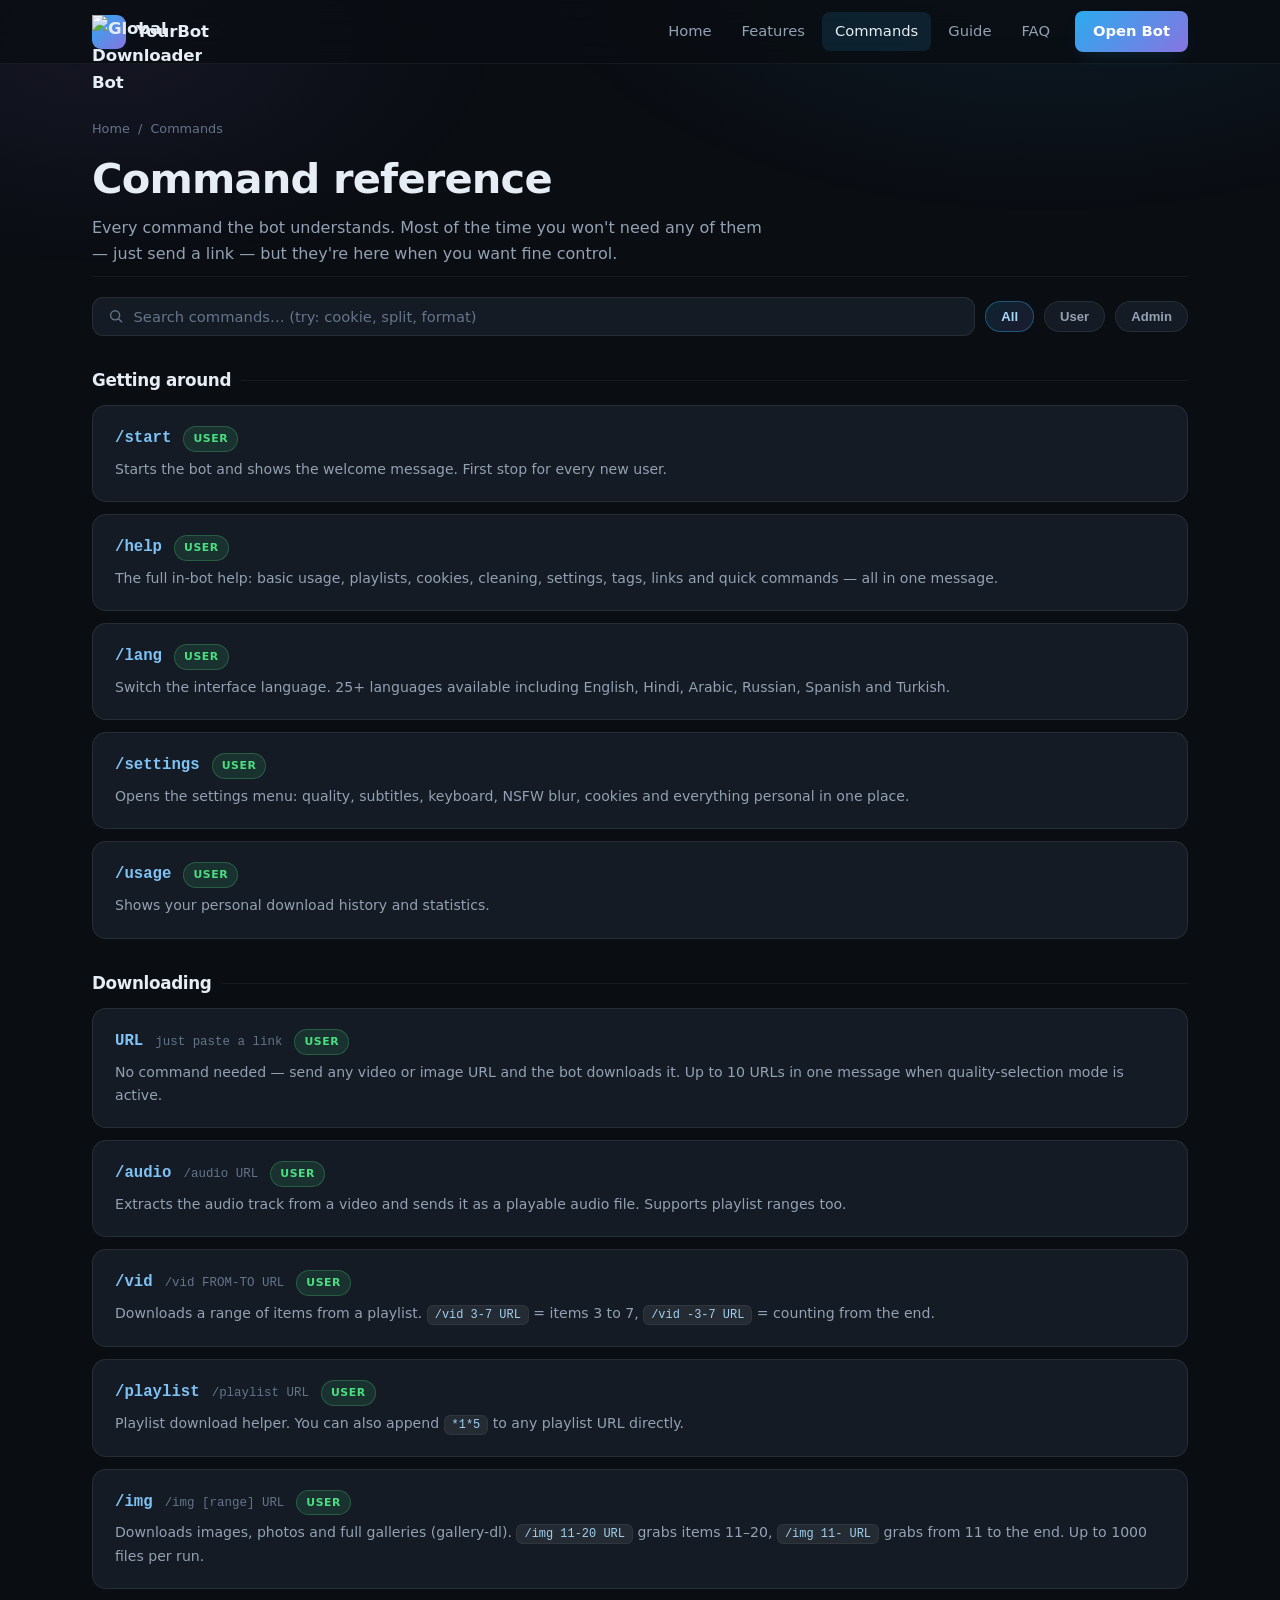
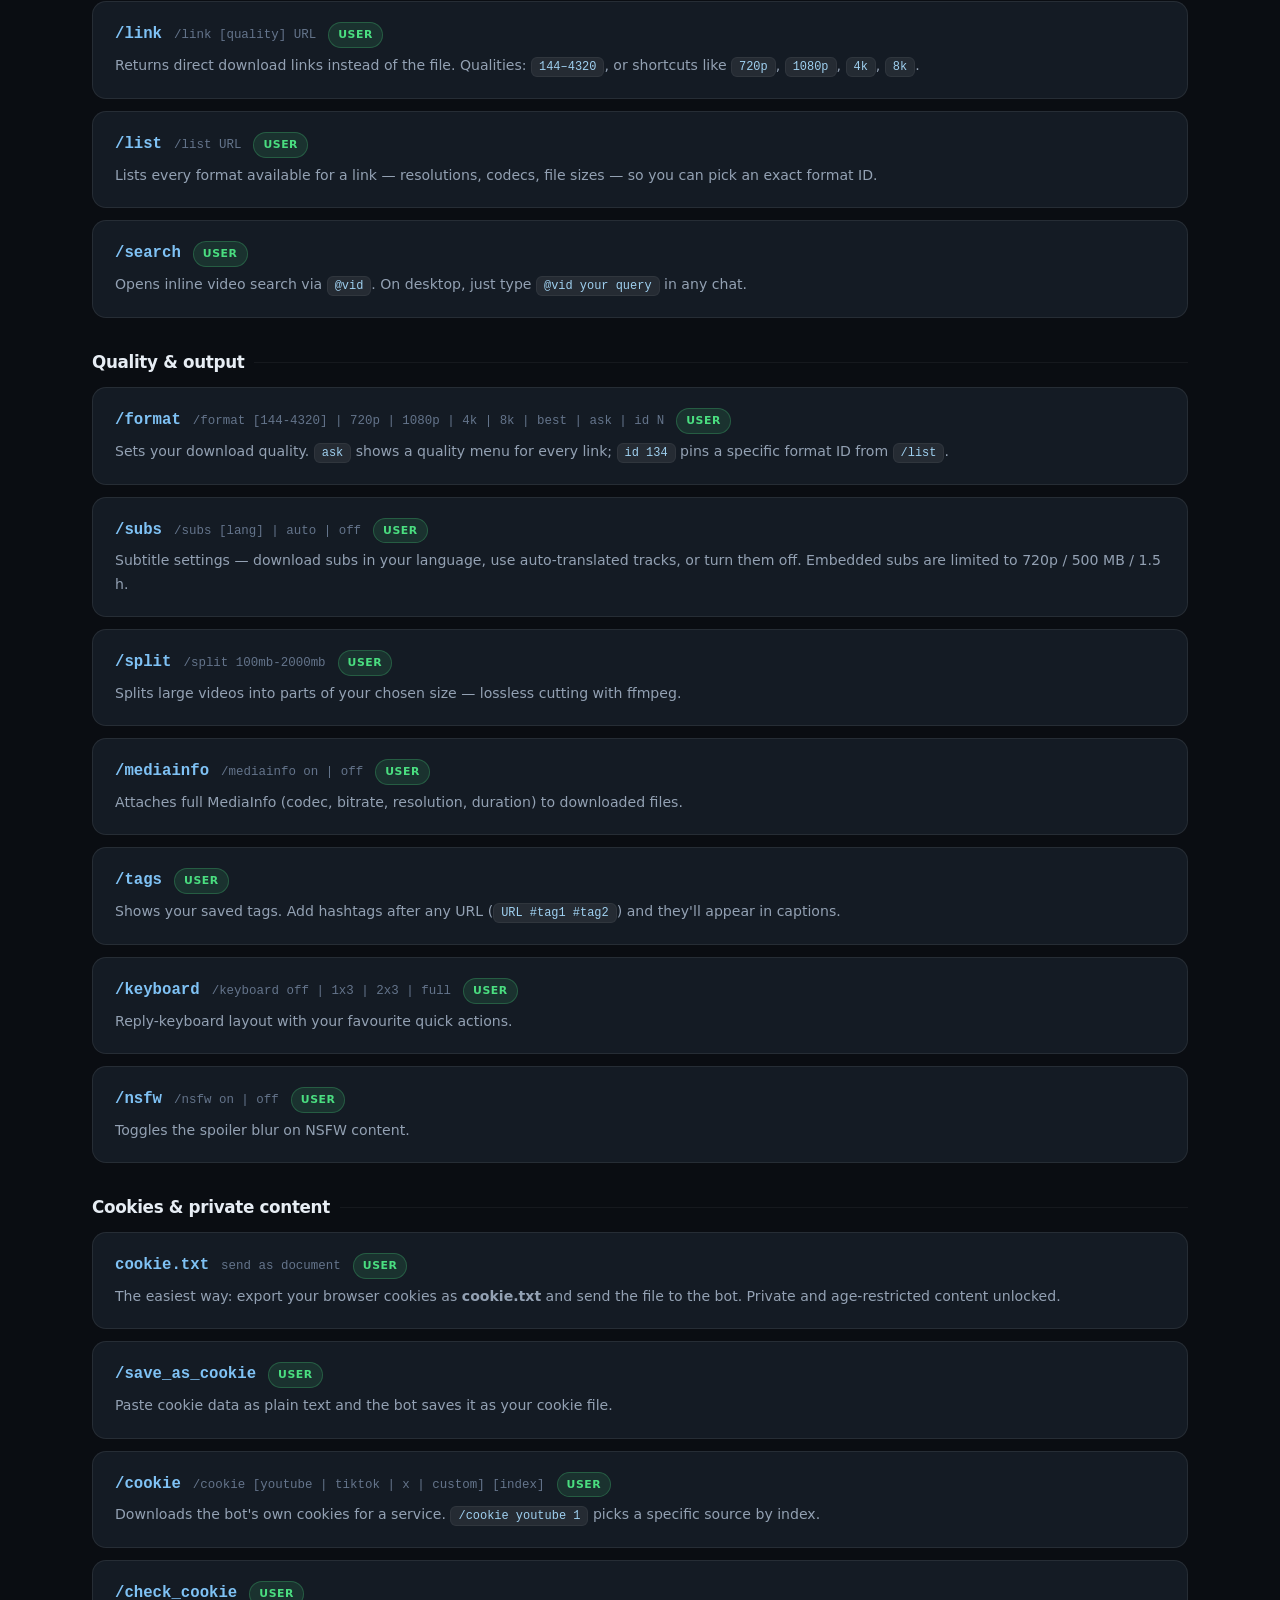
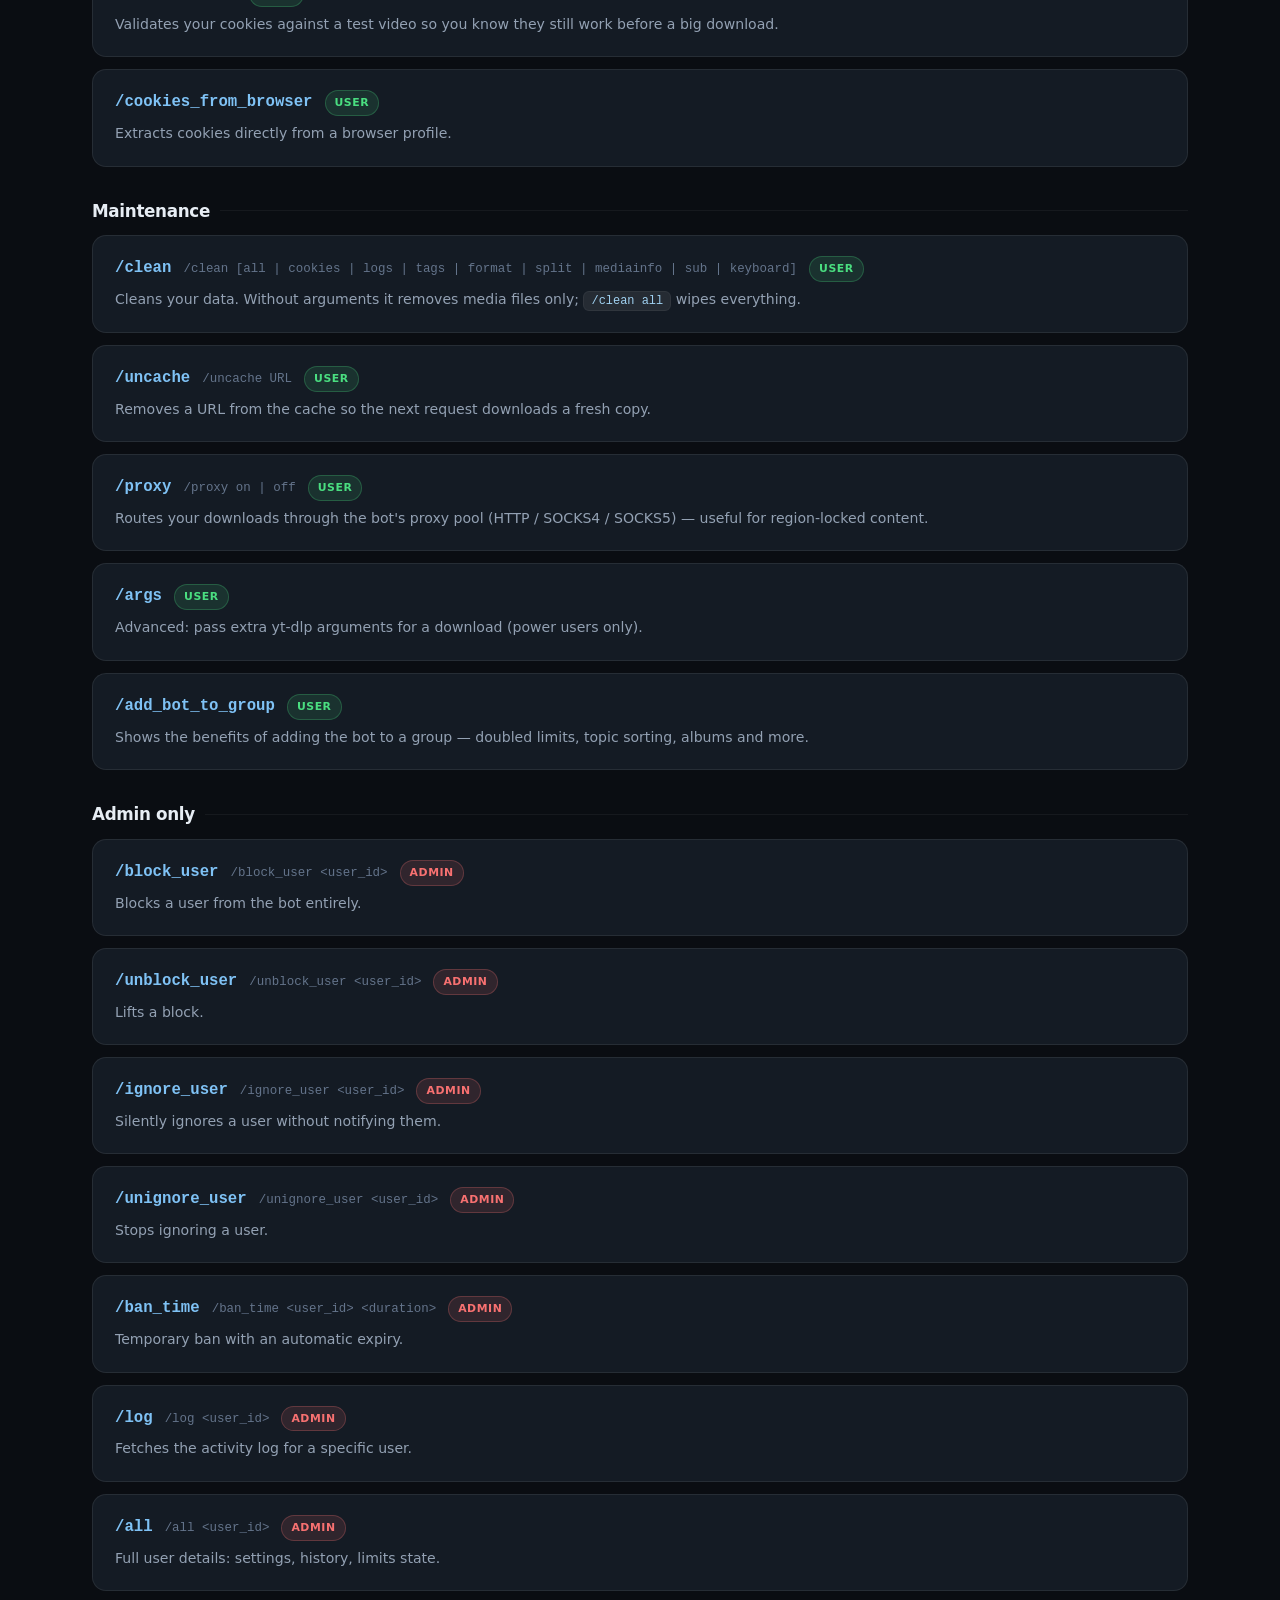
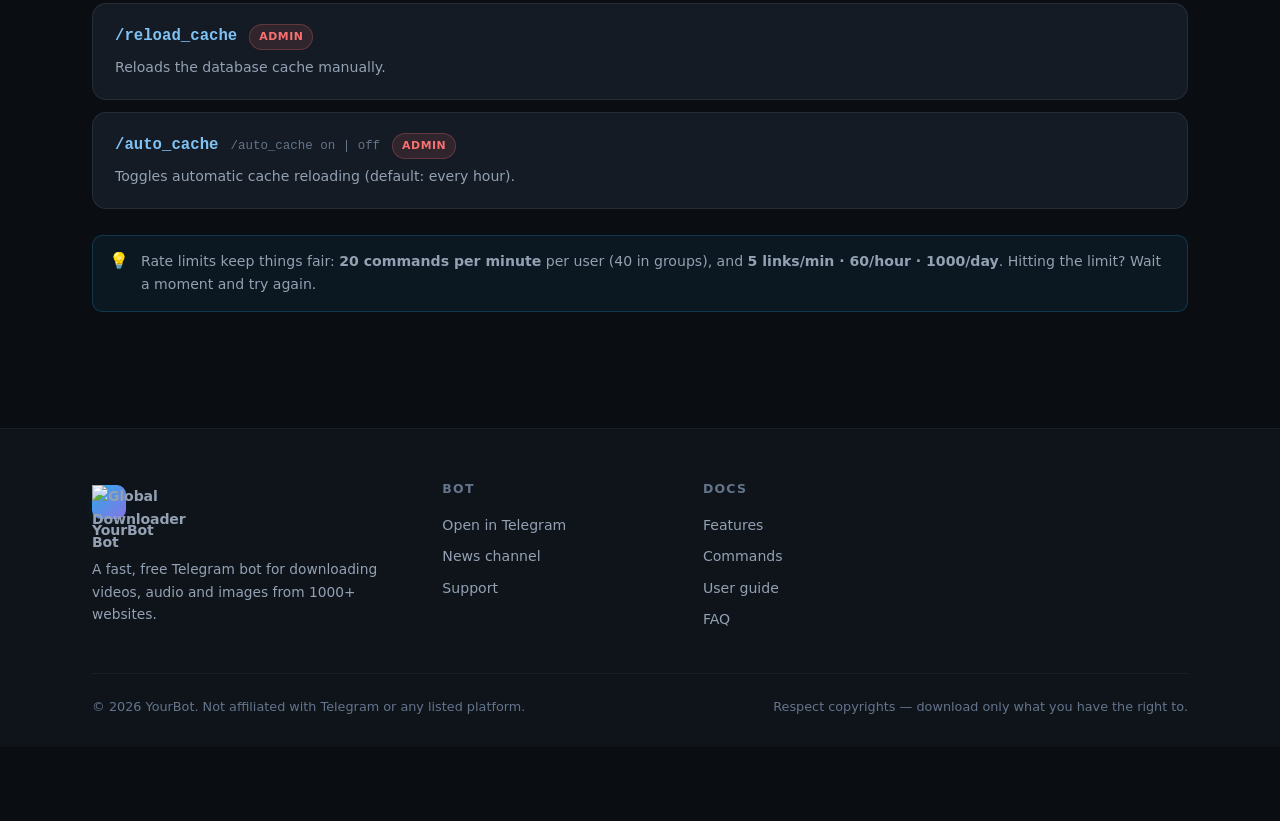
==== commit cfe06987: "Add files via upload" ====
--- a/commands.html
+++ b/commands.html
@@ -13,7 +13,7 @@
 <nav class="nav">
   <div class="wrap">
     <a class="brand" href="index.html">
-      <span class="logo"><svg viewBox="0 0 24 24" fill="none" stroke="#fff" stroke-width="2.4" stroke-linecap="round" stroke-linejoin="round"><path d="M12 3v12"/><path d="M7 11l5 5 5-5"/><path d="M5 20h14"/></svg></span>
+      <span class="logo"><img src="assets/img/logo.png" alt="Global Downloader Bot"></span>
       YourBot
     </a>
     <button class="burger" aria-label="Menu"><span></span><span></span><span></span></button>
@@ -237,12 +237,11 @@
   <div class="wrap">
     <div class="foot-grid">
       <div class="foot-brand">
-        <a class="brand" href="index.html"><span class="logo"><svg viewBox="0 0 24 24" fill="none" stroke="#fff" stroke-width="2.4" stroke-linecap="round" stroke-linejoin="round"><path d="M12 3v12"/><path d="M7 11l5 5 5-5"/><path d="M5 20h14"/></svg></span>YourBot</a>
+        <a class="brand" href="index.html"><span class="logo"><img src="assets/img/logo.png" alt="Global Downloader Bot"></span>YourBot</a>
         <p>A fast, free Telegram bot for downloading videos, audio and images from 1000+ websites.</p>
       </div>
       <div><h4>Bot</h4><a href="https://t.me/YourBotUsername" target="_blank" rel="noopener">Open in Telegram</a><a href="https://t.me/YourChannel" target="_blank" rel="noopener">News channel</a><a href="https://t.me/YourSupport" target="_blank" rel="noopener">Support</a></div>
       <div><h4>Docs</h4><a href="features.html">Features</a><a href="commands.html">Commands</a><a href="guide.html">User guide</a><a href="faq.html">FAQ</a></div>
-      <div><h4>Hosting</h4><a href="deploy.html">Self-host guide</a><a href="deploy.html#env">Environment variables</a><a href="faq.html#troubleshooting">Troubleshooting</a></div>
     </div>
     <div class="foot-bottom">
       <span>© <span id="yr">2026</span> YourBot. Not affiliated with Telegram or any listed platform.</span>
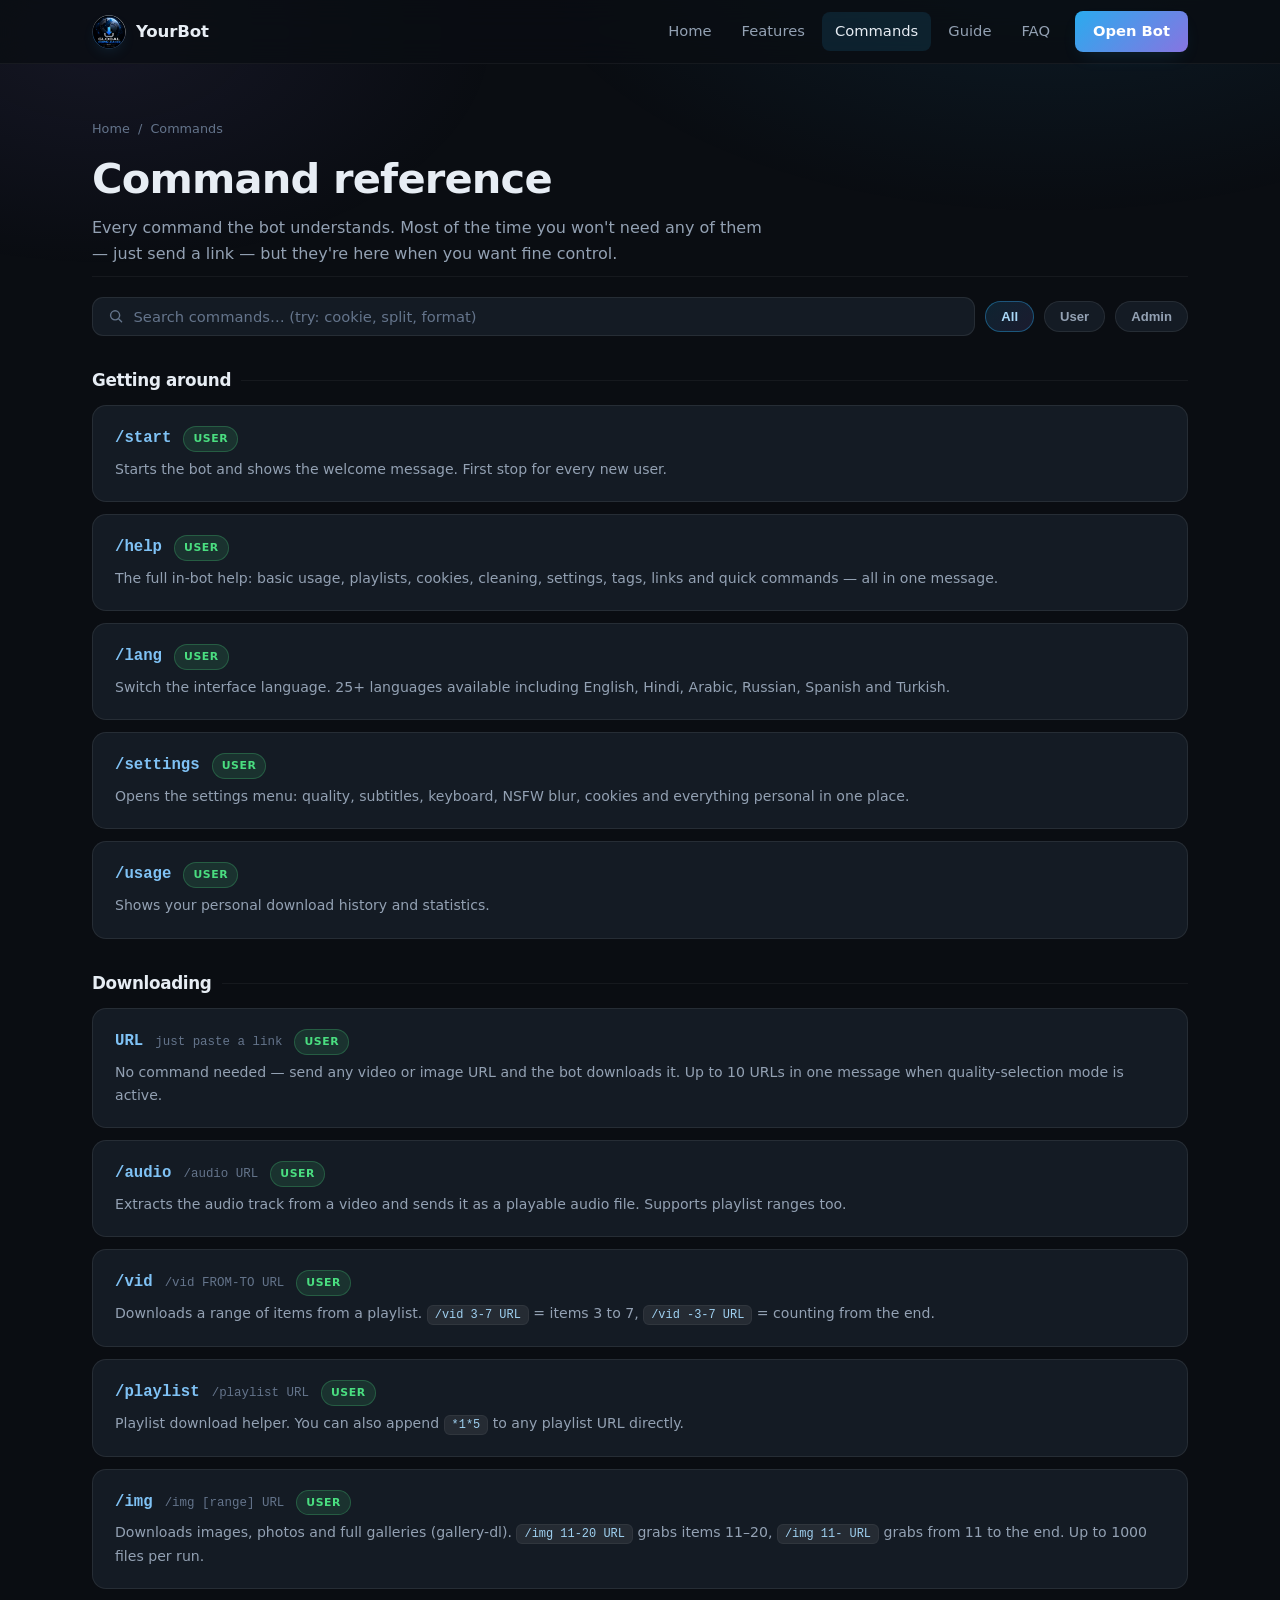
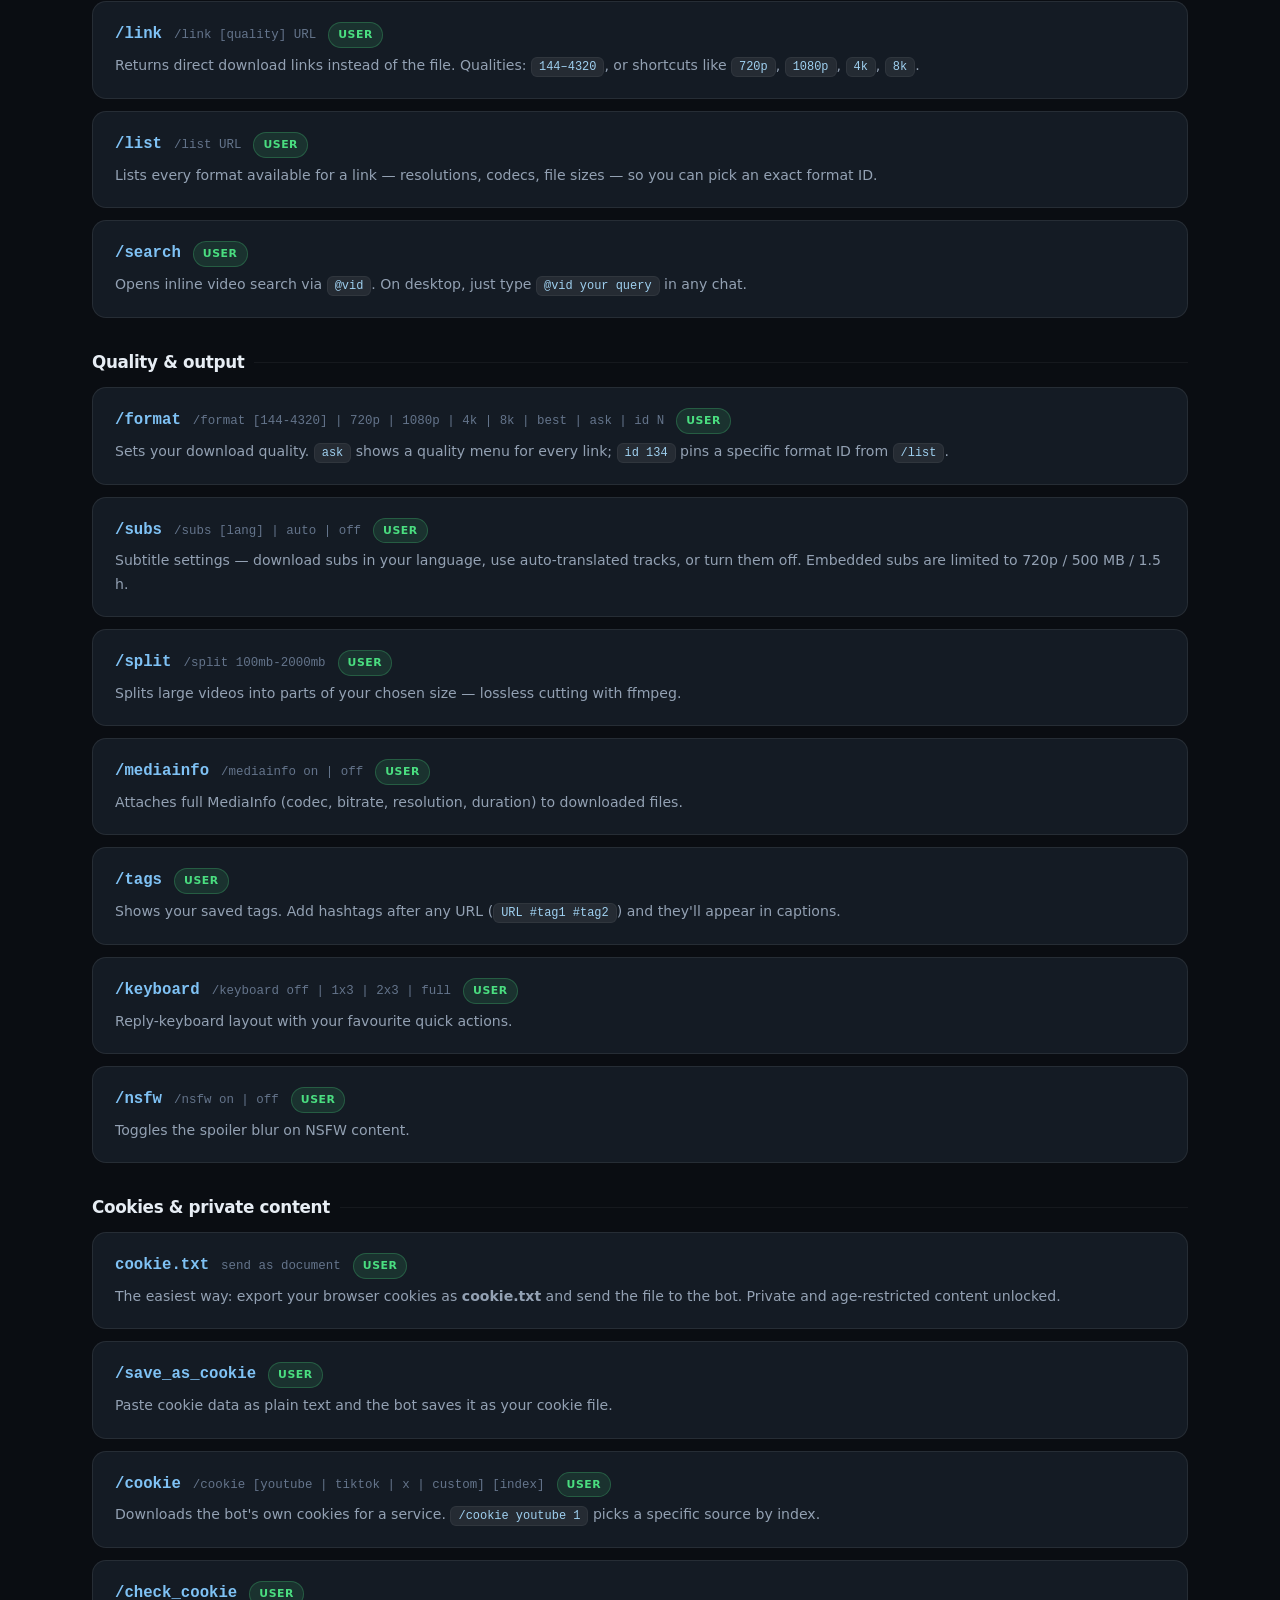
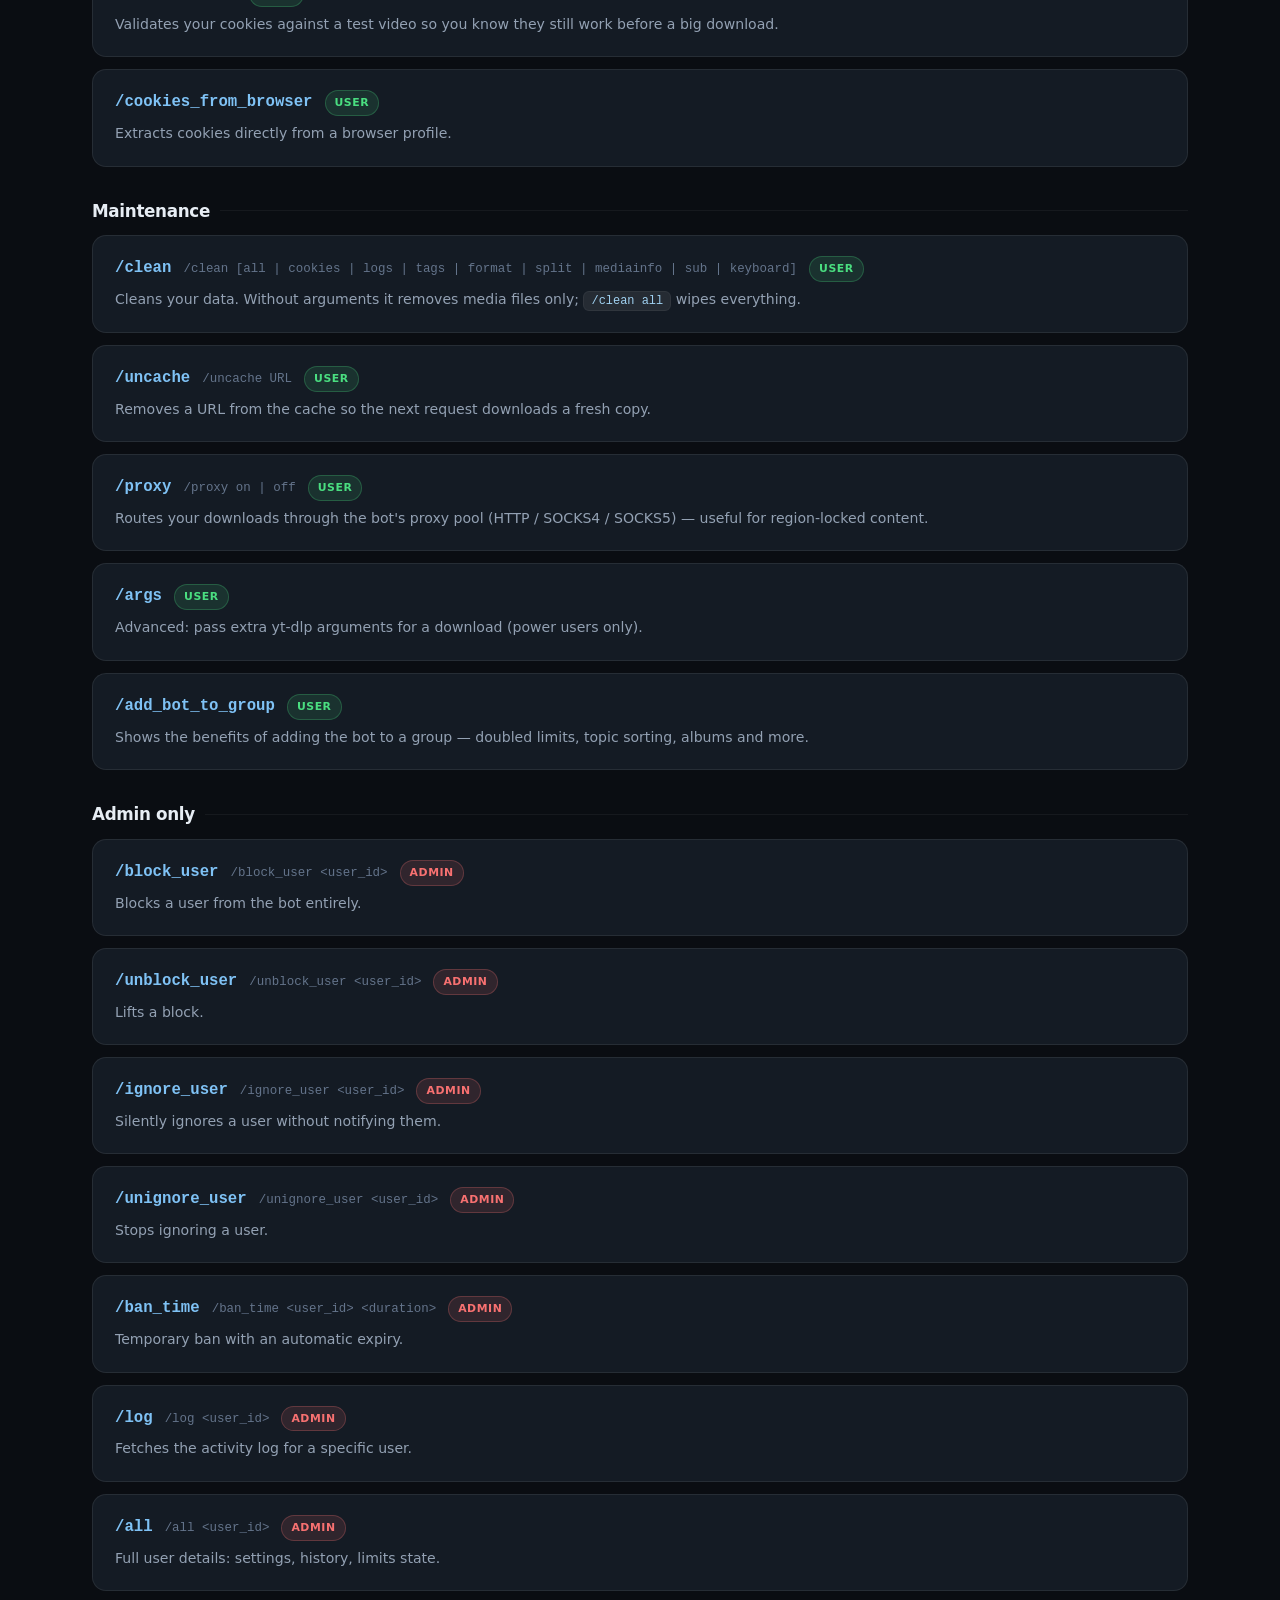
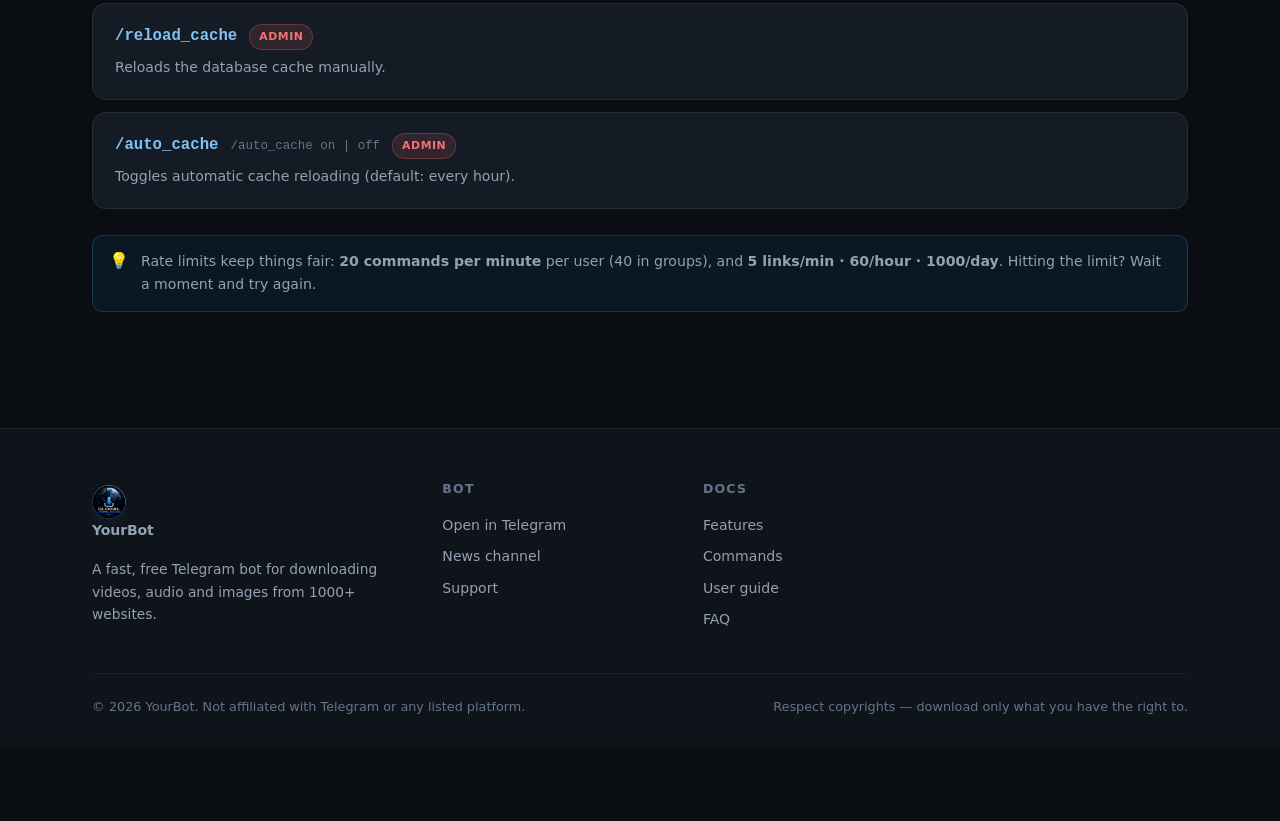
==== commit 8fbd338c: "Update bot name and links in commands.html" ====
--- a/commands.html
+++ b/commands.html
@@ -3,7 +3,7 @@
 <head>
   <meta charset="UTF-8">
   <meta name="viewport" content="width=device-width, initial-scale=1.0">
-  <title>Commands — YourBot</title>
+  <title>Commands — GlobalX Downloader Bot</title>
   <meta name="description" content="Complete command reference for YourBot: download commands, settings, cookies, playlists, images and admin tools.">
   <link rel="icon" type="image/svg+xml" href="assets/img/favicon.svg">
   <link rel="stylesheet" href="assets/css/style.css">
@@ -240,7 +240,7 @@
         <a class="brand" href="index.html"><span class="logo"><img src="assets/img/logo.png" alt="Global Downloader Bot"></span>YourBot</a>
         <p>A fast, free Telegram bot for downloading videos, audio and images from 1000+ websites.</p>
       </div>
-      <div><h4>Bot</h4><a href="https://t.me/YourBotUsername" target="_blank" rel="noopener">Open in Telegram</a><a href="https://t.me/YourChannel" target="_blank" rel="noopener">News channel</a><a href="https://t.me/YourSupport" target="_blank" rel="noopener">Support</a></div>
+      <div><h4>Bot</h4><a href="https://t.me/GlobalXdownloaderBot" target="_blank" rel="noopener">Open in Telegram</a><a href="https://t.me/Globall_X" target="_blank" rel="noopener">News channel</a><a href="https://t.me/Global_X_SohaN" target="_blank" rel="noopener">Support</a></div>
       <div><h4>Docs</h4><a href="features.html">Features</a><a href="commands.html">Commands</a><a href="guide.html">User guide</a><a href="faq.html">FAQ</a></div>
     </div>
     <div class="foot-bottom">
--- a/assets/css/style.css
+++ b/assets/css/style.css
@@ -87,12 +87,13 @@
 .brand { display: flex; align-items: center; gap: 10px; font-weight: 800; color: var(--text); font-size: 1.04rem; letter-spacing: -.01em; }
 .brand:hover { color: var(--text); }
 .brand .logo {
-  width: 34px; height: 34px; border-radius: 9px;
-  background: var(--grad);
+  width: 34px; height: 34px; border-radius: 50%;
   display: grid; place-items: center;
   box-shadow: 0 6px 16px -6px var(--accent-glow);
+  overflow: hidden;
 }
 .brand .logo svg { width: 20px; height: 20px; }
+.brand .logo img { width: 100%; height: 100%; object-fit: cover; border-radius: 9px; }
 .nav-links { display: flex; align-items: center; gap: 4px; margin-left: auto; }
 .nav-links a {
   color: var(--text-muted); font-size: .92rem; font-weight: 500;
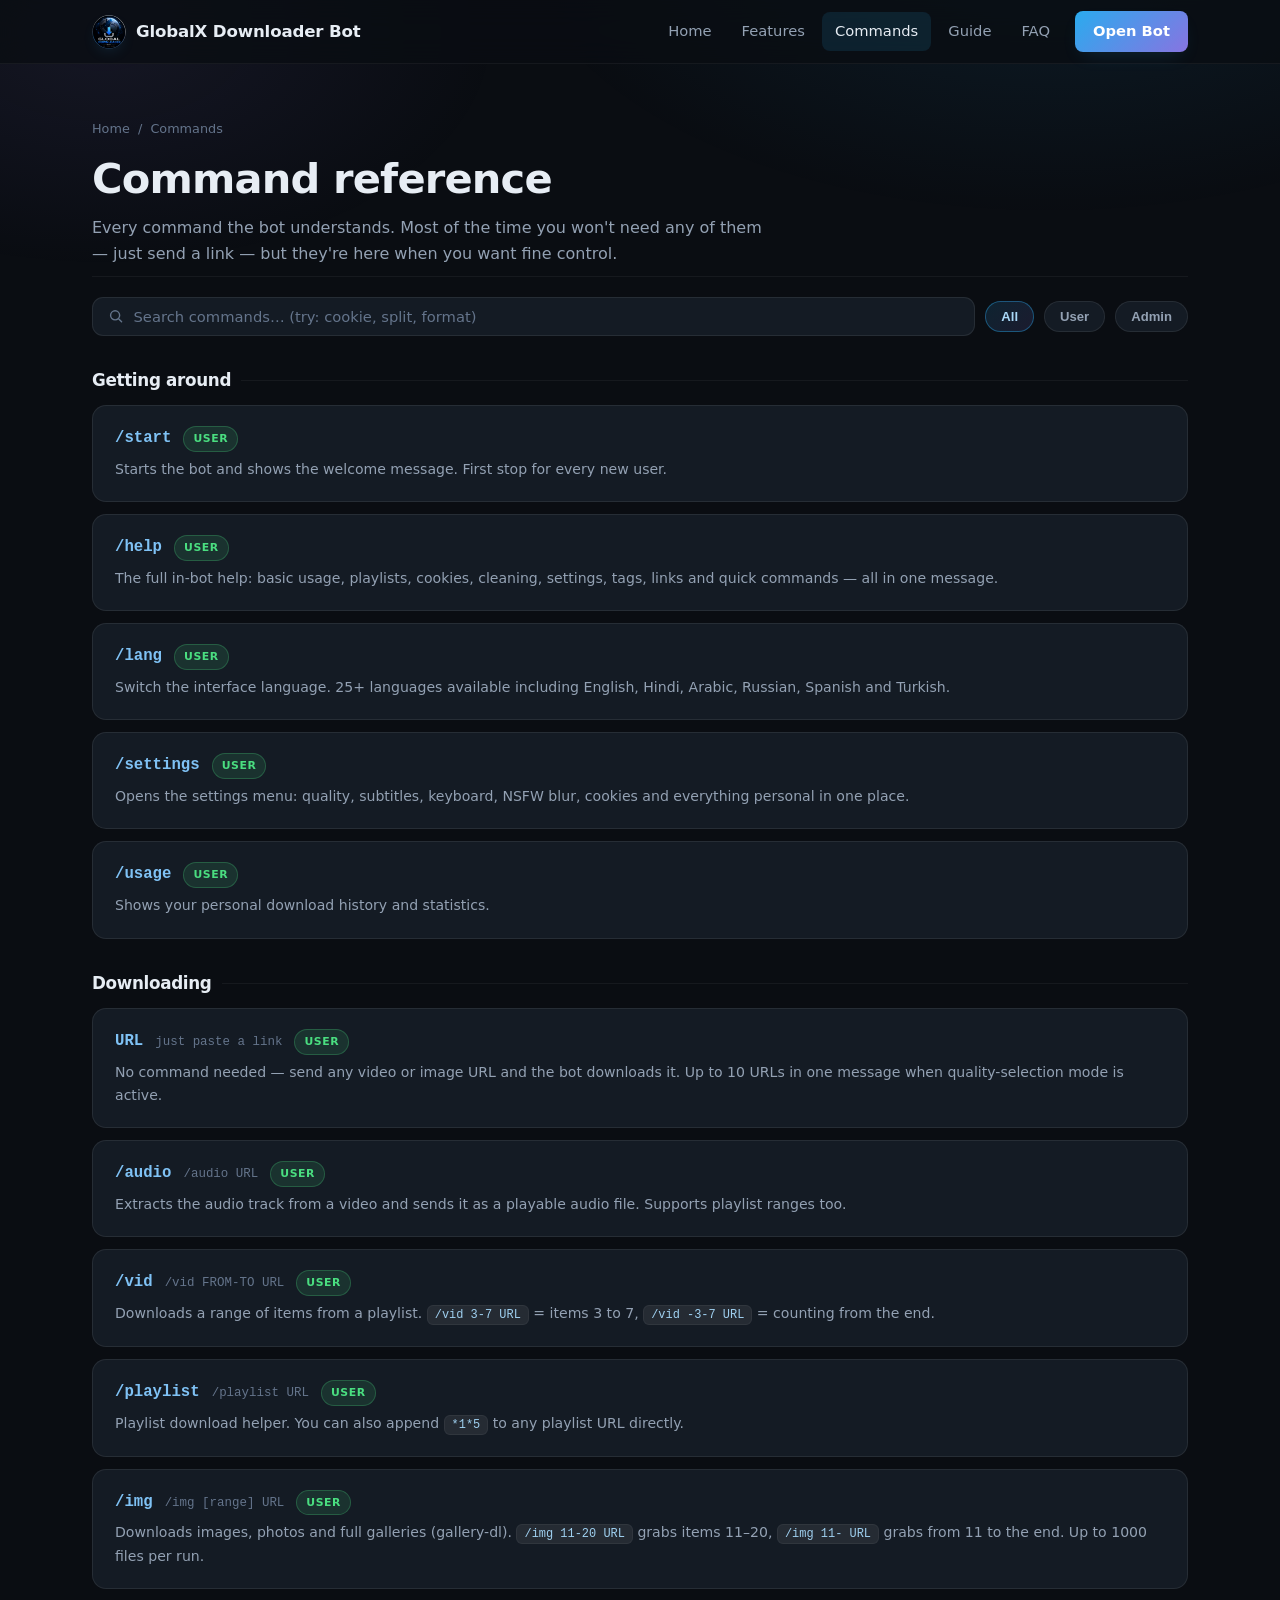
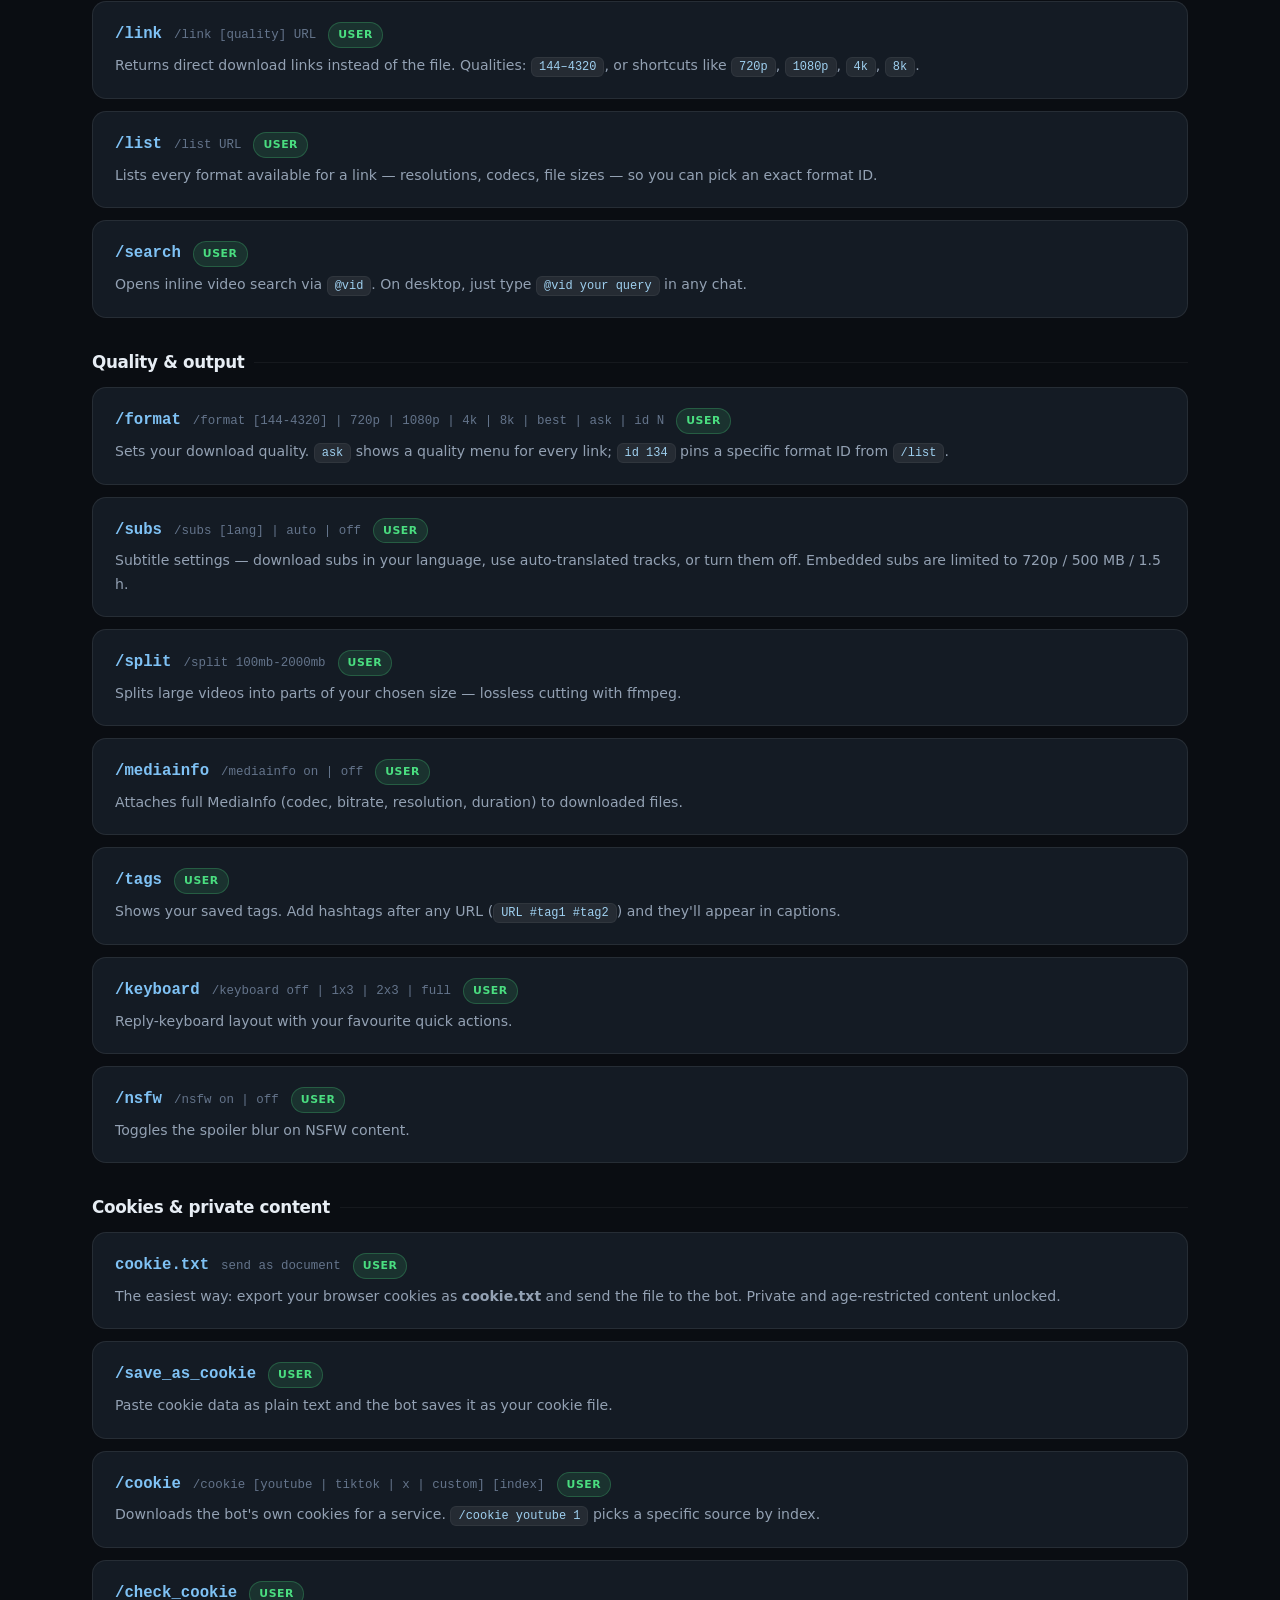
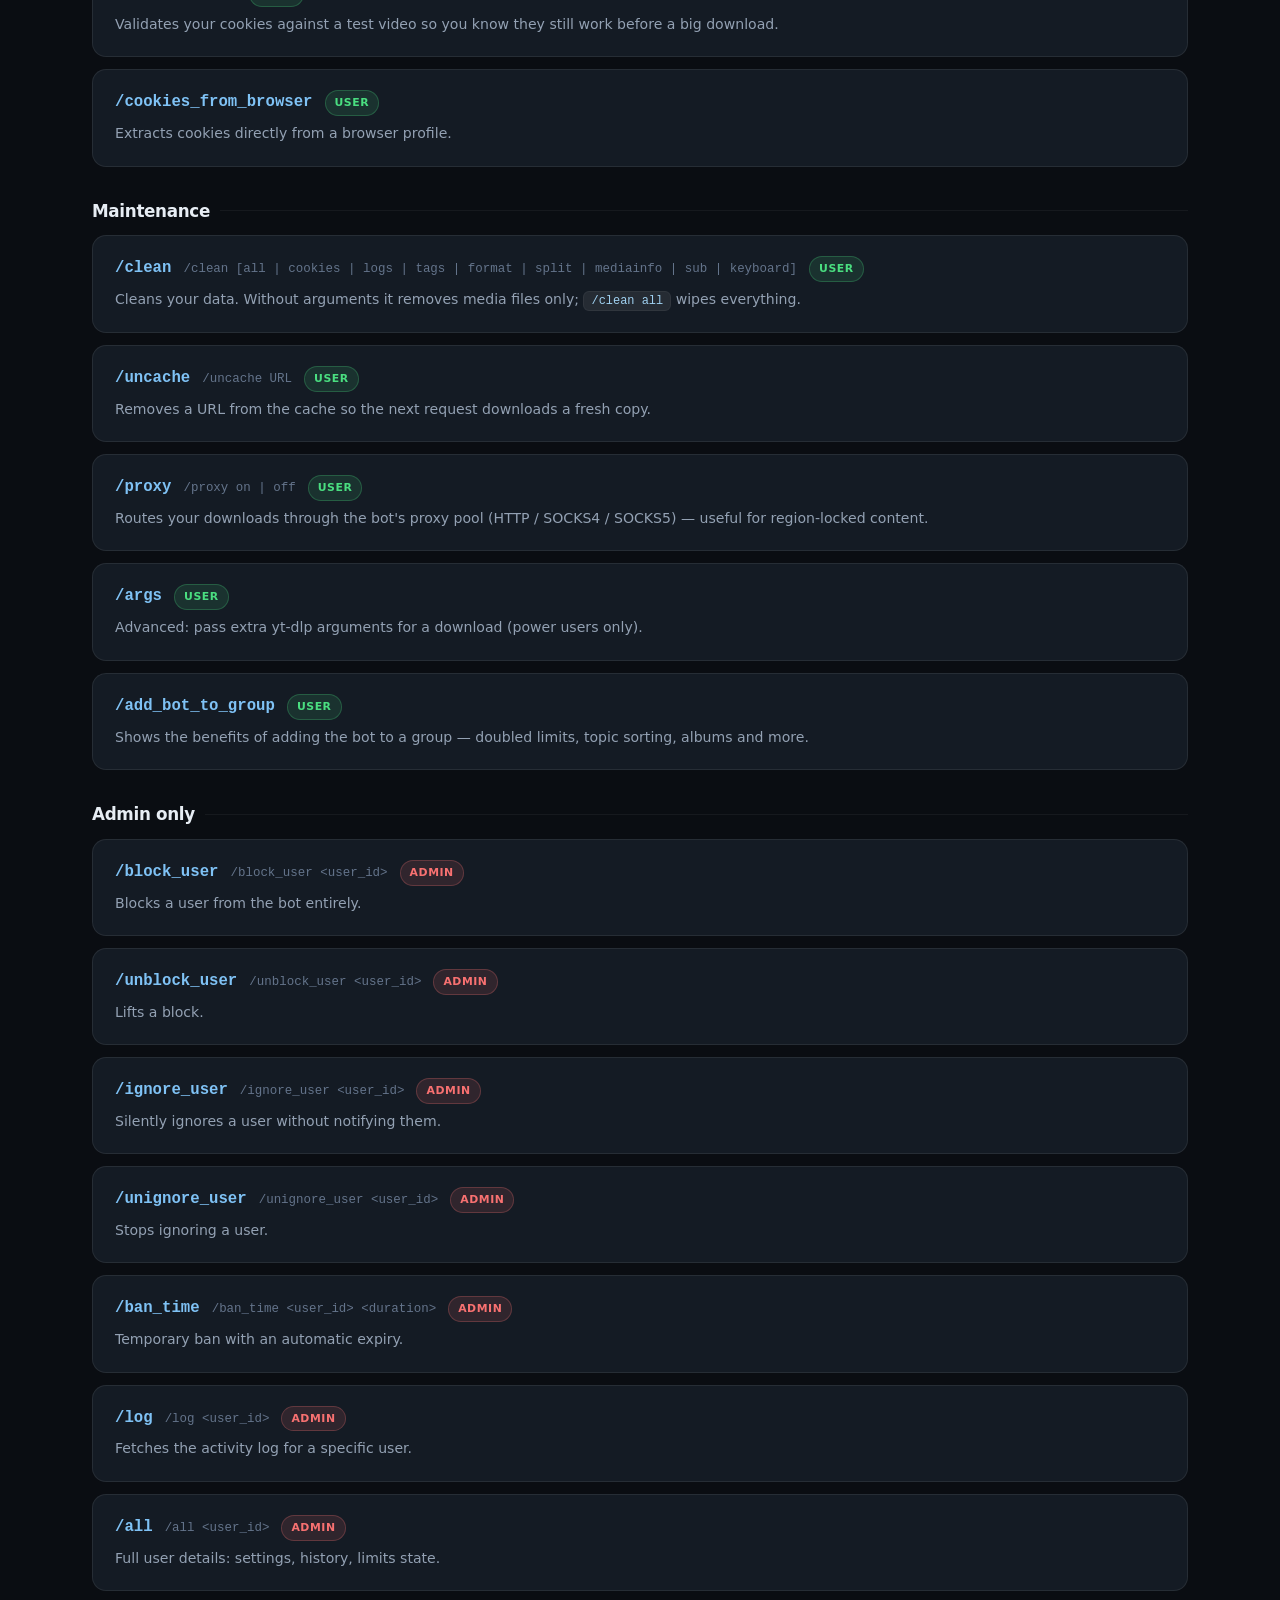
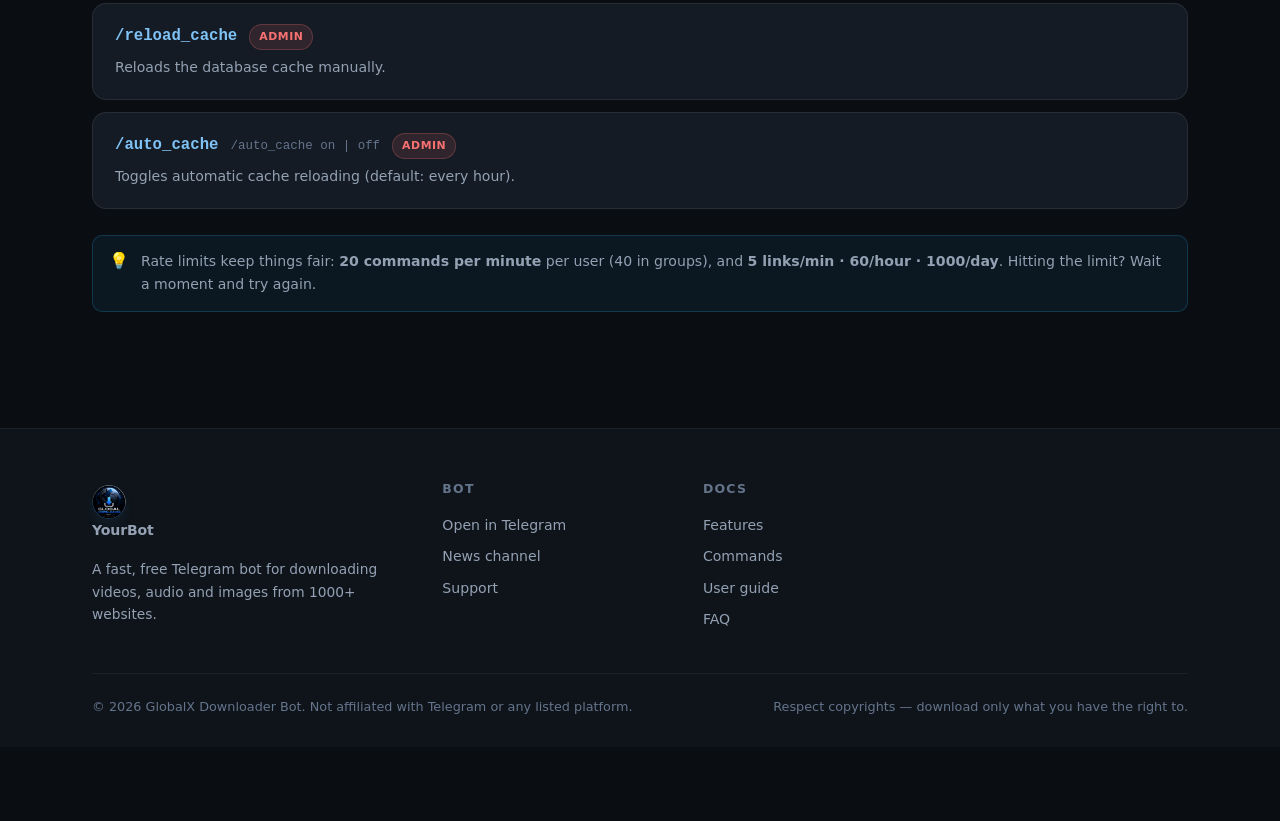
==== commit 5c4207e2: "Rename bot to GlobalX Downloader Bot" ====
--- a/commands.html
+++ b/commands.html
@@ -14,7 +14,7 @@
   <div class="wrap">
     <a class="brand" href="index.html">
       <span class="logo"><img src="assets/img/logo.png" alt="Global Downloader Bot"></span>
-      YourBot
+      GlobalX Downloader Bot
     </a>
     <button class="burger" aria-label="Menu"><span></span><span></span><span></span></button>
     <div class="nav-links">
@@ -237,14 +237,14 @@
   <div class="wrap">
     <div class="foot-grid">
       <div class="foot-brand">
-        <a class="brand" href="index.html"><span class="logo"><img src="assets/img/logo.png" alt="Global Downloader Bot"></span>YourBot</a>
+        <a class="brand" href="index.html"><span class="logo"><img src="assets/img/logo.png" alt="GlobalX Downloader Bot"></span>YourBot</a>
         <p>A fast, free Telegram bot for downloading videos, audio and images from 1000+ websites.</p>
       </div>
       <div><h4>Bot</h4><a href="https://t.me/GlobalXdownloaderBot" target="_blank" rel="noopener">Open in Telegram</a><a href="https://t.me/Globall_X" target="_blank" rel="noopener">News channel</a><a href="https://t.me/Global_X_SohaN" target="_blank" rel="noopener">Support</a></div>
       <div><h4>Docs</h4><a href="features.html">Features</a><a href="commands.html">Commands</a><a href="guide.html">User guide</a><a href="faq.html">FAQ</a></div>
     </div>
     <div class="foot-bottom">
-      <span>© <span id="yr">2026</span> YourBot. Not affiliated with Telegram or any listed platform.</span>
+      <span>© <span id="yr">2026</span> GlobalX Downloader Bot. Not affiliated with Telegram or any listed platform.</span>
       <span>Respect copyrights — download only what you have the right to.</span>
     </div>
   </div>
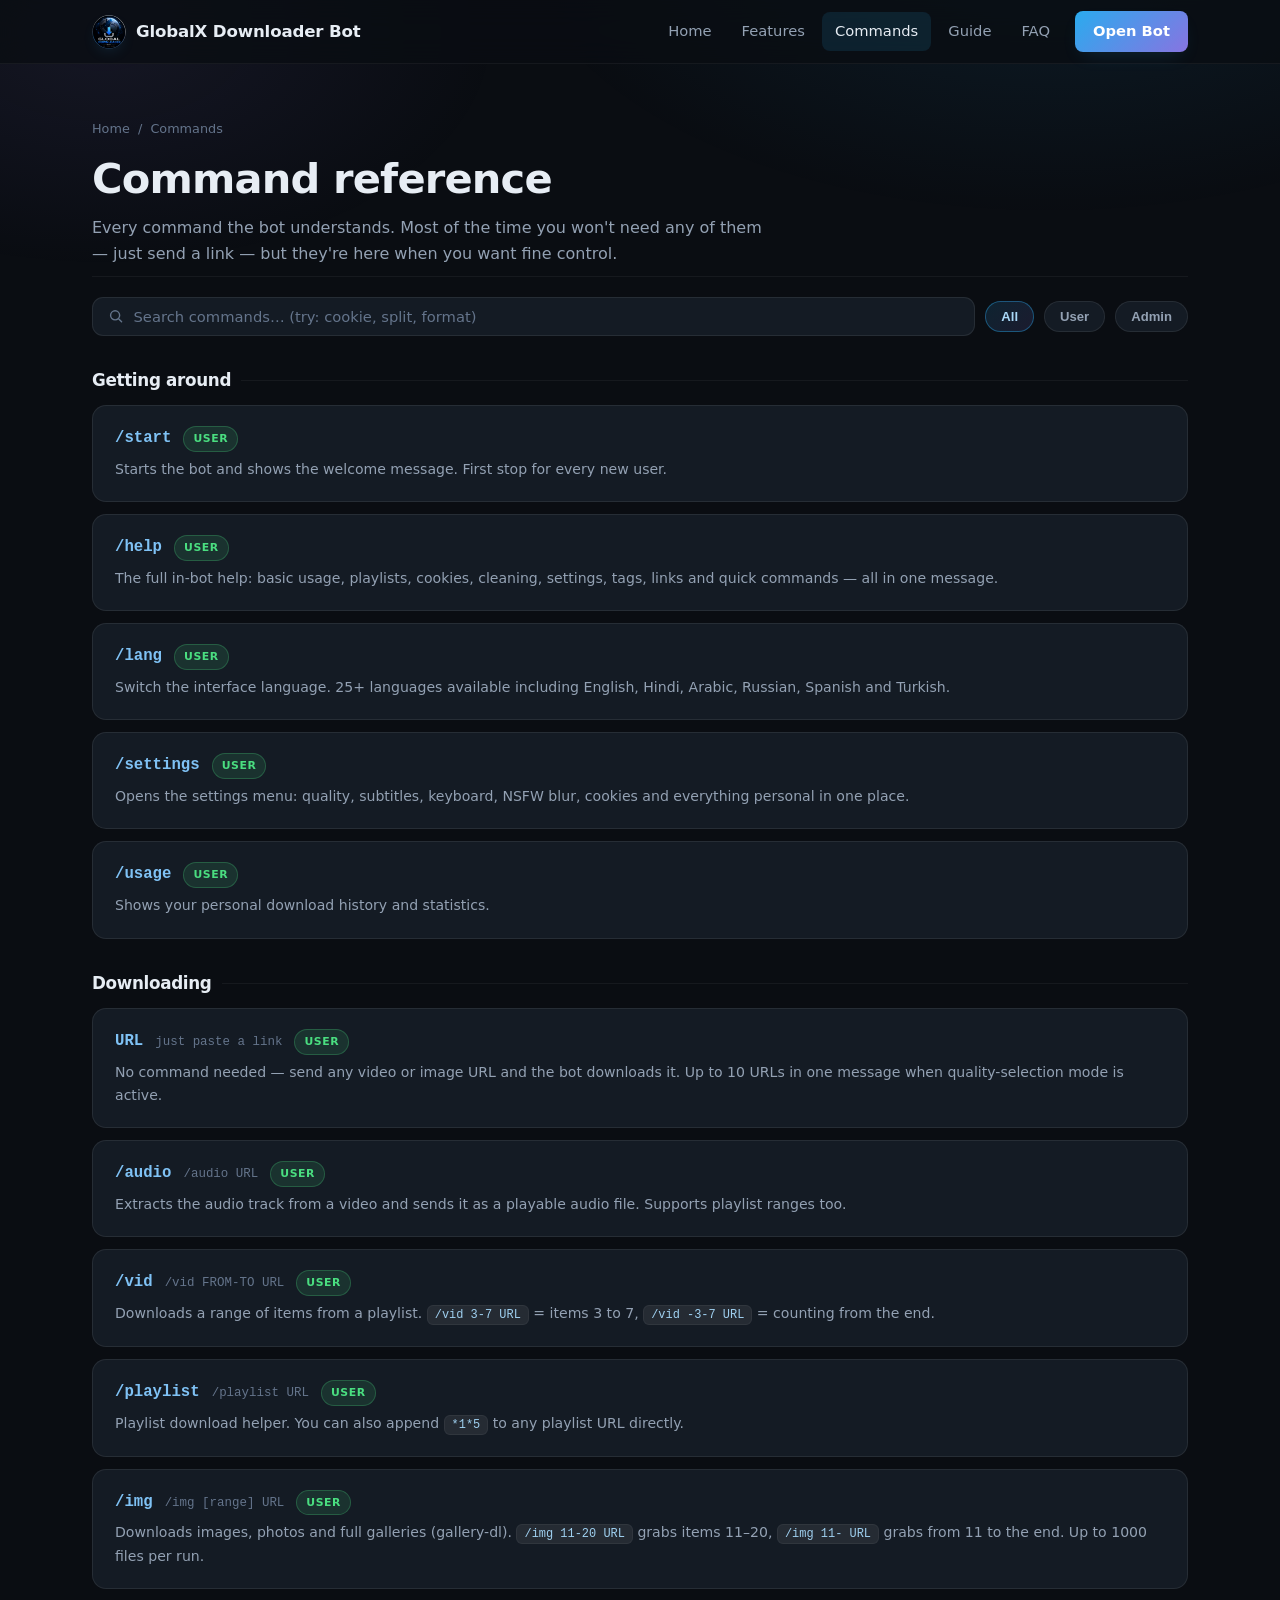
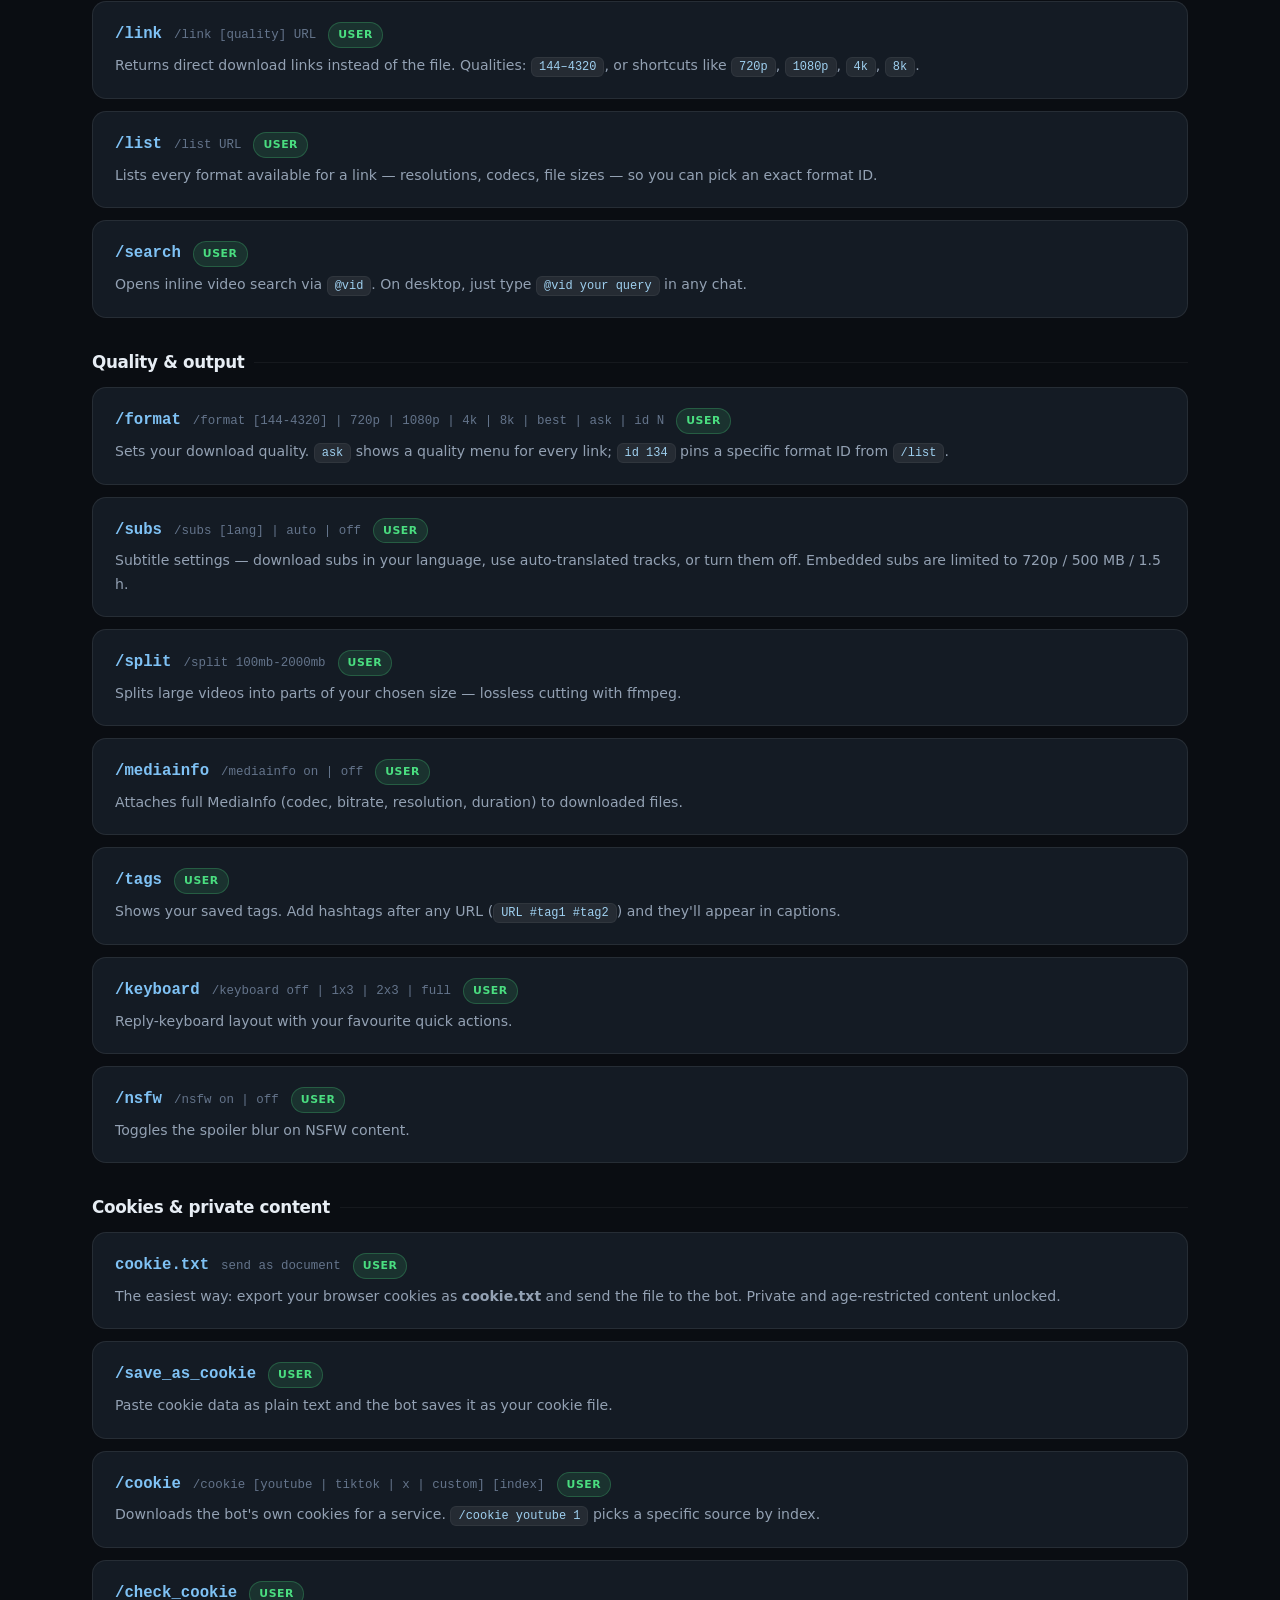
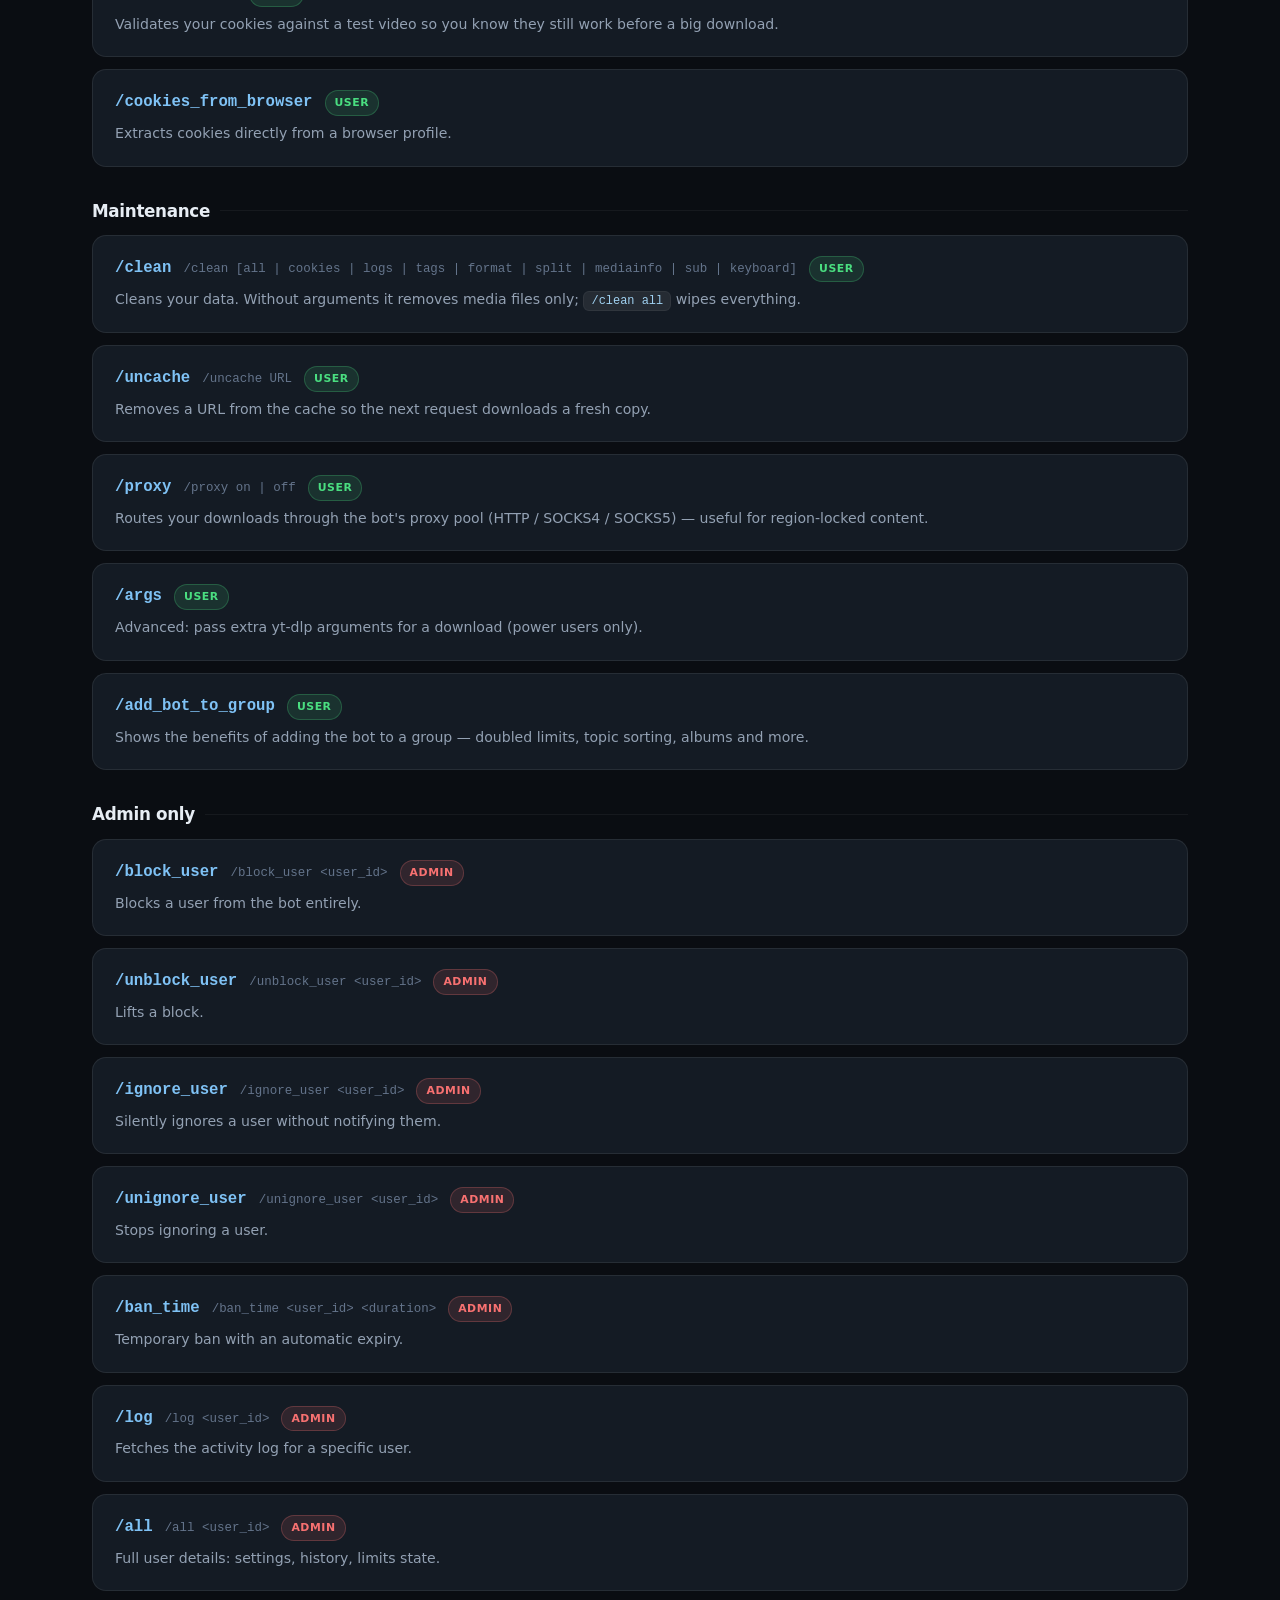
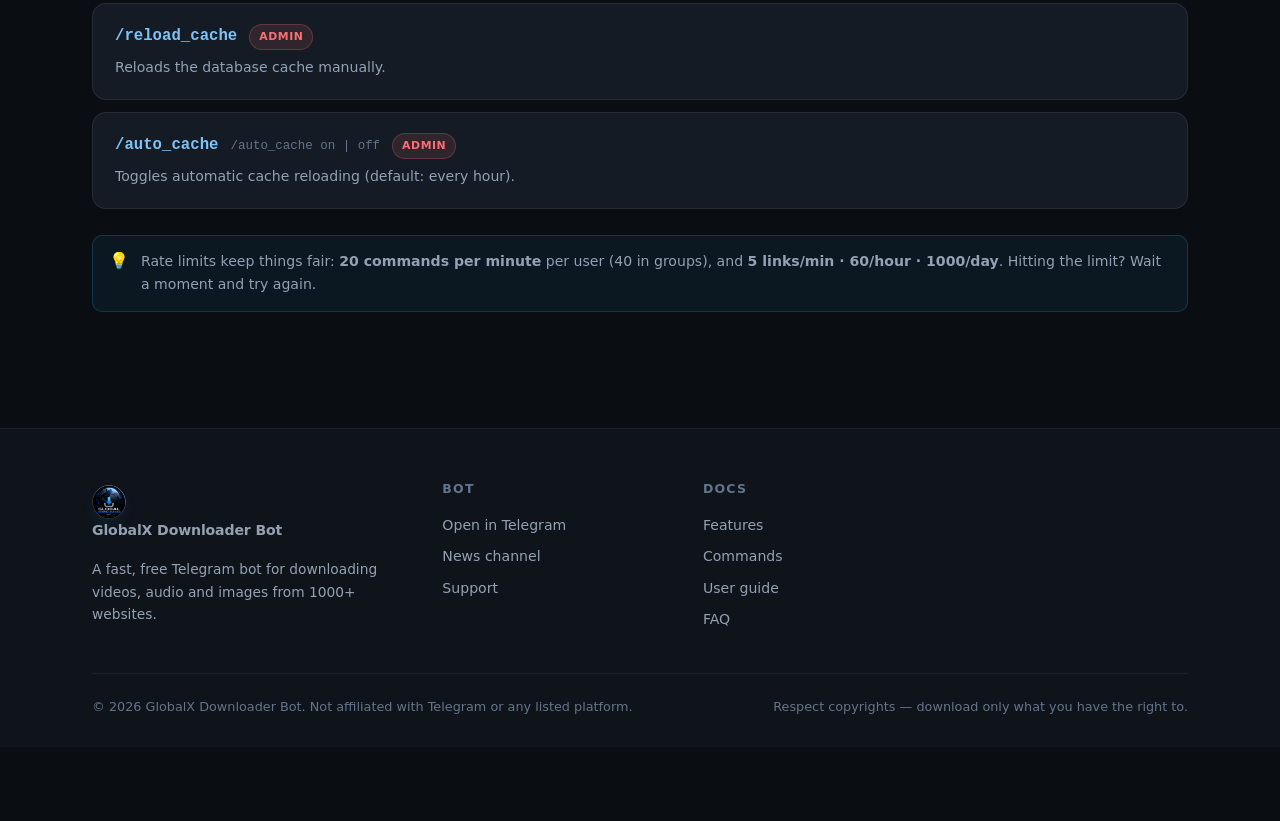
==== commit f1ec1ee0: "Update footer branding text in commands.html" ====
--- a/commands.html
+++ b/commands.html
@@ -237,7 +237,7 @@
   <div class="wrap">
     <div class="foot-grid">
       <div class="foot-brand">
-        <a class="brand" href="index.html"><span class="logo"><img src="assets/img/logo.png" alt="GlobalX Downloader Bot"></span>YourBot</a>
+        <a class="brand" href="index.html"><span class="logo"><img src="assets/img/logo.png" alt="GlobalX Downloader Bot"></span>GlobalX Downloader Bot</a>
         <p>A fast, free Telegram bot for downloading videos, audio and images from 1000+ websites.</p>
       </div>
       <div><h4>Bot</h4><a href="https://t.me/GlobalXdownloaderBot" target="_blank" rel="noopener">Open in Telegram</a><a href="https://t.me/Globall_X" target="_blank" rel="noopener">News channel</a><a href="https://t.me/Global_X_SohaN" target="_blank" rel="noopener">Support</a></div>
